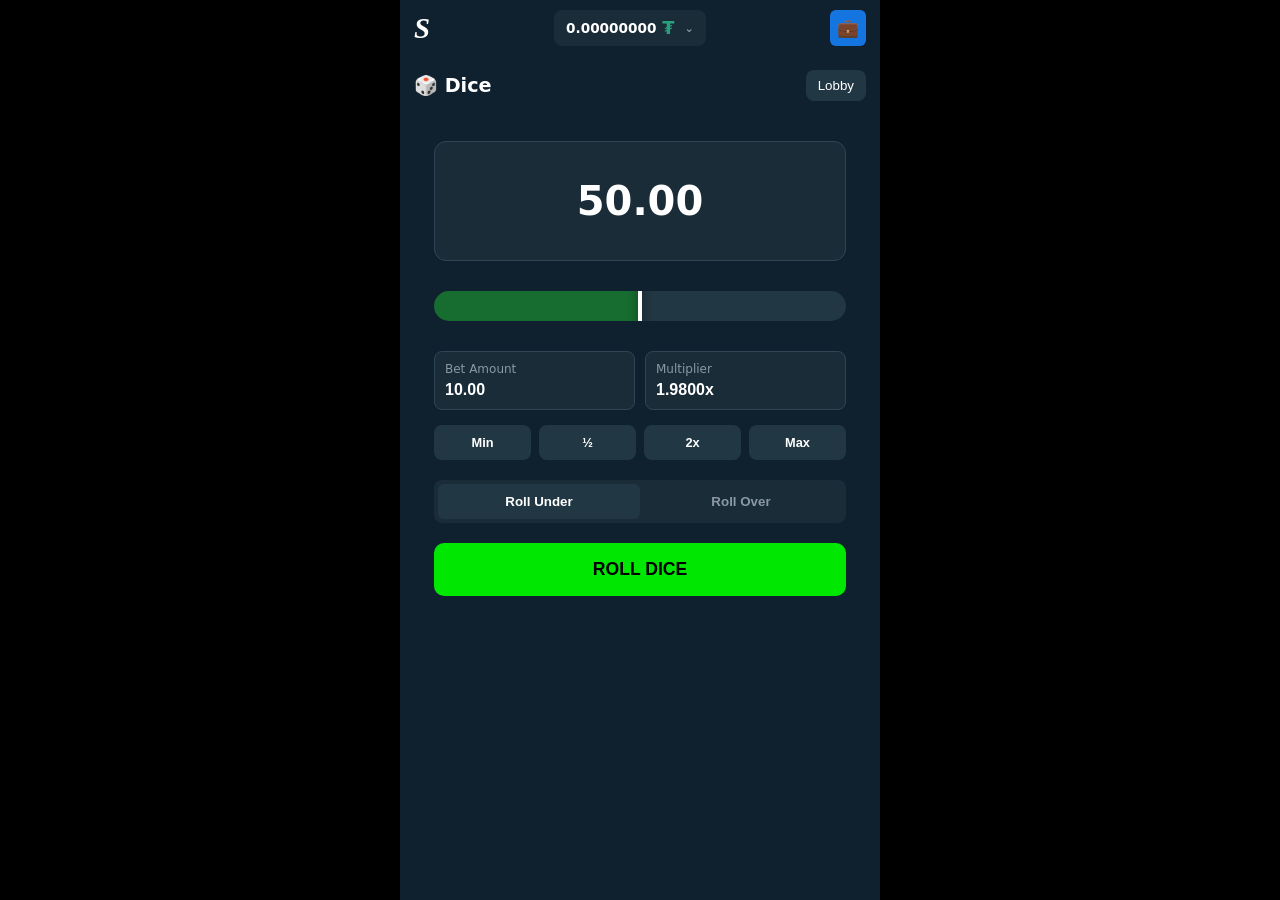
==== games/dice.html @ e2adf26f "Add dice game HTML structure and styles" ====
<!DOCTYPE html>
<html lang="en">
<head>
<meta charset="UTF-8" />
<meta name="viewport" content="width=device-width, initial-scale=1.0, maximum-scale=1.0, user-scalable=no" />
<title>Dice — PlayStake</title>
<link rel="stylesheet" href="../styles.css" />
<style>
  /* Specific styles for the Dice game */
  .game-container {
    display: flex; flex-direction: column; align-items: center; justify-content: center;
    padding: 20px; max-width: 480px; margin: 0 auto; width: 100%;
  }
  
  .game-header { width: 100%; display: flex; justify-content: space-between; align-items: center; margin-bottom: 20px; }
  .game-title { font-size: 1.2rem; font-weight: 800; }
  .back-btn { background: var(--panel2); border: none; color: white; padding: 8px 12px; border-radius: 8px; cursor: pointer; }

  /* The big Dice display area */
  .dice-display {
    width: 100%; height: 120px; background: var(--panel); border-radius: 12px;
    display: flex; flex-direction: column; align-items: center; justify-content: center;
    border: 1px solid var(--border); margin-bottom: 30px; position: relative;
    overflow: hidden;
  }
  .dice-result-text { font-size: 2.5rem; font-weight: 900; z-index: 2; }
  .dice-result-text.win { color: var(--accent); }
  .dice-result-text.loss { color: var(--danger); }
  .dice-rolling {
    position: absolute; width: 100%; height: 100%;
    background: linear-gradient(90deg, transparent, rgba(255,255,255,0.1), transparent);
    transform: translateX(-100%); animation: shine 0.6s infinite;
  }
  @keyframes shine { to { transform: translateX(100%); } }

  /* The Slider */
  .slider-container { width: 100%; margin-bottom: 30px; position: relative; }
  .slider-track {
    height: 30px; background: var(--panel2); border-radius: 15px; position: relative;
    overflow: hidden; display: flex;
  }
  .slider-win-zone { height: 100%; background: var(--accent); opacity: 0.3; position: absolute; transition: 0.1s; }
  .slider-marker {
    position: absolute; top: -5px; width: 4px; height: 40px; background: white;
    border-radius: 2px; transform: translateX(-50%); transition: 0.1s; z-index: 5;
    box-shadow: 0 0 10px rgba(0,0,0,0.5);
  }
  input[type=range] {
    width: 100%; position: absolute; top: 0; left: 0; height: 30px; opacity: 0; cursor: pointer; z-index: 10;
  }

  /* Controls */
  .control-row { width: 100%; display: flex; justify-content: space-between; gap: 10px; margin-bottom: 15px; }
  .control-box {
    flex: 1; background: var(--panel); border: 1px solid var(--border);
    border-radius: 8px; padding: 10px;
  }
  .control-box label { display: block; font-size: 0.75rem; color: var(--muted); margin-bottom: 4px; }
  .control-box input {
    width: 100%; background: transparent; border: none; color: white;
    font-size: 1rem; font-weight: 700; outline: none;
  }
  
  .quick-bet-row { display: flex; gap: 8px; width: 100%; margin-bottom: 20px; }
  .quick-bet-row button {
    flex: 1; background: var(--panel2); border: none; color: var(--text);
    padding: 10px; border-radius: 8px; font-weight: 700; font-size: 0.8rem; cursor: pointer;
  }
  .quick-bet-row button:hover { background: var(--border); }

  .play-btn {
    width: 100%; padding: 16px; border-radius: 10px; border: none;
    background: var(--accent); color: #000; font-size: 1.1rem; font-weight: 900;
    cursor: pointer; transition: 0.1s; text-transform: uppercase;
  }
  .play-btn:active { transform: scale(0.98); }

  /* Bottom controls toggles */
  .win-lose-toggle { display: flex; background: var(--panel); border-radius: 8px; padding: 4px; margin-bottom: 20px; width: 100%; }
  .toggle-btn { flex: 1; background: transparent; border: none; color: var(--muted); padding: 10px; border-radius: 6px; font-weight: 700; cursor: pointer; }
  .toggle-btn.active { background: var(--panel2); color: white; }
</style>
</head>
<body>

<div class="app-container">
  <!-- Top Header -->
  <header class="topbar">
    <div class="brand" onclick="location.href='../index.html'">S</div>
    
    <div class="balance-pill" onclick="openDeposit()">
      <span id="balanceDisplay">0.00000000</span>
      <span class="coin">₮</span>
      <span class="dropdown-arrow">⌄</span>
    </div>

    <div class="top-actions">
      <button class="icon-btn wallet-blue" onclick="openWallet()">💼</button>
    </div>
  </header>

  <main class="content-area">
    <div class="game-header">
      <div class="game-title">🎲 Dice</div>
      <button class="back-btn" onclick="location.href='../index.html'">Lobby</button>
    </div>

    <div class="game-container">
      
      <!-- Display Result -->
      <div class="dice-display">
        <div id="rollingAnim" class="dice-rolling" style="display:none;"></div>
        <div id="resultText" class="dice-result-text">50.00</div>
      </div>

      <!-- Slider -->
      <div class="slider-container">
        <div class="slider-track">
          <div id="winZone" class="slider-win-zone" style="left: 0; width: 50%;"></div>
          <div id="marker" class="slider-marker" style="left: 50%;"></div>
        </div>
        <input type="range" id="diceSlider" min="2" max="98" value="50" oninput="updateSlider()" />
      </div>

      <!-- Bet & Multiplier Inputs -->
      <div class="control-row">
        <div class="control-box">
          <label>Bet Amount</label>
          <input type="number" id="betAmount" value="10.00" step="0.01" />
        </div>
        <div class="control-box">
          <label>Multiplier</label>
          <input type="text" id="multiplierDisplay" value="1.98x" readonly />
        </div>
      </div>

      <!-- Quick Bets -->
      <div class="quick-bet-row">
        <button onclick="setBet('min')">Min</button>
        <button onclick="setBet('half')">½</button>
        <button onclick="setBet('double')">2x</button>
        <button onclick="setBet('max')">Max</button>
      </div>

      <!-- Win/Lose Toggle -->
      <div class="win-lose-toggle">
        <button id="btnUnder" class="toggle-btn active" onclick="setMode('under')">Roll Under</button>
        <button id="btnOver" class="toggle-btn" onclick="setMode('over')">Roll Over</button>
      </div>

      <!-- Play Button -->
      <button id="playBtn" class="play-btn" onclick="playDice()">Roll Dice</button>

    </div>
  </main>
</div>

<!-- Modals (Same as index) -->
<div class="modal-overlay" id="depositModal">
  <div class="modal">
    <div class="modal-head"><h2>Deposit USDT</h2><button class="close" onclick="closeDeposit()">✕</button></div>
    <div class="modal-body">
      <label class="lbl">Network</label>
      <select id="networkSelect" class="input"><option>TRC20 (Tron)</option><option>ERC20 (Ethereum)</option></select>
      <label class="lbl">Deposit address</label>
      <div class="addr-row"><code id="fakeAddress">TXk9...fake...9Qz</code><button class="btn ghost small" onclick="copyAddress()">Copy</button></div>
      <div class="qr-wrap"><canvas id="qrCanvas" width="140" height="140"></canvas><p class="muted tiny">Scan (fake)</p></div>
      <label class="lbl">Amount to credit (USDT)</label>
      <input type="number" id="depositAmount" class="input" placeholder="e.g. 1000" />
      <button class="btn wide" onclick="confirmDeposit()">I've paid — Confirm deposit</button>
    </div>
  </div>
</div>

<div class="modal-overlay" id="walletModal">
  <div class="modal wide-modal">
    <div class="modal-head"><h2>Wallet & Stats</h2><button class="close" onclick="closeWallet()">✕</button></div>
    <div class="modal-body">
      <div class="stats-grid">
        <div class="stat"><span id="statBets">0</span><small>Total bets</small></div>
        <div class="stat"><span id="statWagered">0.00</span><small>Wagered</small></div>
        <div class="stat"><span id="statProfit">0.00</span><small>Net profit</small></div>
      </div>
      <h3 class="hist-title">Bet history</h3>
      <div class="history-list" id="historyList"></div>
      <div class="wallet-actions">
        <button class="btn ghost small" onclick="resetBalance()">Reset balance</button>
        <button class="btn ghost small" onclick="clearHistory()">Clear history</button>
      </div>
    </div>
  </div>
</div>

<script src="../app.js"></script>
<script>
  let mode = 'under'; // 'under' or 'over'
  let target = 50;
  let isRolling = false;

  // Initialize Game
  document.addEventListener('DOMContentLoaded', () => {
    updateSlider();
  });

  function setMode(newMode) {
    if (isRolling) return;
    mode = newMode;
    document.getElementById('btnUnder').classList.toggle('active', mode === 'under');
    document.getElementById('btnOver').classList.toggle('active', mode === 'over');
    
    // Invert target if switching modes for better UX
    target = 100 - target;
    document.getElementById('diceSlider').value = target;
    updateSlider();
  }

  function updateSlider() {
    if (isRolling) return;
    target = parseFloat(document.getElementById('diceSlider').value);
    
    // Update Marker Position
    const marker = document.getElementById('marker');
    marker.style.left = target + '%';

    // Update Win Zone
    const winZone = document.getElementById('winZone');
    if (mode === 'under') {
      winZone.style.left = '0%';
      winZone.style.width = target + '%';
    } else {
      winZone.style.left = target + '%';
      winZone.style.width = (100 - target) + '%';
    }

    // Calculate Multiplier (Stake uses a 1% house edge)
    // Under: 99 / target. Over: 99 / (100 - target)
    let winChance = mode === 'under' ? target : (100 - target);
    let multiplier = 99 / winChance;
    
    // Format multiplier
    document.getElementById('multiplierDisplay').value = multiplier.toFixed(4) + 'x';
    
    // Store multiplier globally for the roll function
    window.currentMultiplier = multiplier;
  }

  function setBet(type) {
    if (isRolling) return;
    const input = document.getElementById('betAmount');
    let current = parseFloat(input.value) || 0;
    
    if (type === 'min') current = 0.01;
    else if (type === 'half') current = current / 2;
    else if (type === 'double') current = current * 2;
    else if (type === 'max') current = state.balance;
    
    if (current > state.balance) current = state.balance;
    if (current < 0.01) current = 0.01;
    
    input.value = current.toFixed(2);
  }

  function playDice() {
    if (isRolling) return;

    const betAmt = parseFloat(document.getElementById('betAmount').value);
    
    // Validate bet
    if (!betAmt || betAmt <= 0) { flash("Invalid bet amount"); return; }
    if (betAmt > state.balance) { flash("Insufficient balance"); return; }
    
    // Deduct balance
    if (!placeBet('Dice', betAmt)) return;

    // Start Roll
    isRolling = true;
    const playBtn = document.getElementById('playBtn');
    playBtn.disabled = true;
    playBtn.textContent = "Rolling...";
    document.getElementById('rollingAnim').style.display = 'block';
    document.getElementById('resultText').style.opacity = '0.5';
    
    // Provably Fair logic (Cosmetic)
    const seeds = getSeeds('dice');
    const nonce = nextNonce('dice');
    // Simulate a random roll between 0.00 and 99.99
    const roll = (Math.random() * 100).toFixed(2);
    
    setTimeout(() => {
      // Stop Roll
      isRolling = false;
      playBtn.disabled = false;
      playBtn.textContent = "Roll Dice";
      document.getElementById('rollingAnim').style.display = 'none';
      document.getElementById('resultText').style.opacity = '1';

      // Determine Win/Loss
      const rollNum = parseFloat(roll);
      let win = false;
      
      if (mode === 'under') {
        win = rollNum < target;
      } else {
        win = rollNum > target;
      }

      // Update Display
      const resultText = document.getElementById('resultText');
      resultText.textContent = roll;
      resultText.className = 'dice-result-text ' + (win ? 'win' : 'loss');

      // Calculate Payout
      const payout = win ? (betAmt * window.currentMultiplier) : 0;
      
      if (win) {
        state.balance += payout;
        playSound('win');
      } else {
        playSound('lose');
      }

      // Record in DB & Update VIP
      recordBet({
        game: 'Dice',
        amount: betAmt,
        payout: payout,
        win: win
      });

    }, 600); // 600ms animation duration
  }
</script>
</body>
</html>
---- styles.css ----
:root{
  --bg:#0f212e; 
  --panel:#1a2c38; 
  --panel2:#213743;
  --accent:#00e701; 
  --text:#ffffff;
  --muted:#8b98a5;
  --border:#2f4553;
  --usdt:#26A17B;
  --blue:#1475e1;
  --danger:#ff4d4d;
  --vip-teal:#4fa3c7;
}
*{box-sizing:border-box;margin:0;padding:0;-webkit-tap-highlight-color:transparent}
body{
  font-family:'Segoe UI',system-ui,-apple-system,sans-serif;
  background-color:#000; 
  color:var(--text);
  display: flex;
  justify-content: center;
  min-height:100vh;
}

.app-container {
  width: 100%;
  max-width: 480px;
  background: var(--bg);
  min-height: 100vh;
  position: relative;
  display: flex;
  flex-direction: column;
  box-shadow: 0 0 30px rgba(0,0,0,0.5);
}

/* Topbar */
.topbar {
  display:flex; align-items:center; justify-content:space-between;
  padding:10px 14px; background:var(--bg);
  position:sticky; top:0; z-index:50;
}
.brand { font-weight:900; font-size:1.8rem; font-style:italic; cursor:pointer; font-family: serif; }
.balance-pill {
  display:flex; align-items:center; gap:6px; cursor:pointer;
  background:var(--panel); padding:8px 12px; border-radius:8px;
  font-weight:700; font-size:0.85rem;
}
.balance-pill .coin { color:var(--usdt); font-size:1.1rem; }
.balance-pill .dropdown-arrow { color:var(--muted); font-size:0.7rem; margin-left:4px; }
.top-actions { display:flex; gap:8px; align-items:center; }
.icon-btn {
  background:transparent; border:none; color:var(--muted);
  width:36px; height:36px; border-radius:8px; cursor:pointer;
  display:flex; align-items:center; justify-content:center; font-size:1.1rem;
}
.wallet-blue { background:var(--blue); color:#fff; border-radius:6px; }

/* Content Area */
.content-area { padding: 14px; flex: 1; padding-bottom: 80px; }

/* Search */
.search-bar {
  display:flex; align-items:center; background:var(--bg);
  border:1px solid var(--border); border-radius:8px; padding:10px 12px; gap:10px;
  margin-bottom: 16px;
}
.search-bar input {
  background:transparent; border:none; color:var(--text);
  font-size:0.9rem; flex:1; outline:none;
}
.search-bar .icon-btn { width:auto; height:auto; font-size:1rem; }

/* VIP Section */
.vip-section { margin-bottom: 24px; }
.section-header { margin-bottom: 12px; }
.section-header h2 { font-size: 1rem; font-weight: 700; display: flex; align-items: center; gap: 6px;}
.section-header h2 span { color: var(--muted); }

.vip-bar-container {
  background:var(--panel); border:1px solid var(--border); border-radius:12px;
  padding:16px; display:flex; align-items:center; gap:16px;
}
.vip-badge {
  width:50px; height:50px; background:#1b3b4b; border:2px solid var(--vip-teal);
  border-radius:50%; display:flex; align-items:center; justify-content:center;
  font-size:1.5rem; color:var(--vip-teal);
}
.vip-info { flex:1; }
.vip-name-row { display:flex; justify-content:space-between; font-size:0.9rem; font-weight:700; margin-bottom:8px; }
.vip-progress-track {
  height:8px; background:var(--panel2); border-radius:4px; overflow:hidden; margin-bottom:8px;
}
.vip-progress-fill { height:100%; background:var(--vip-teal); border-radius:4px; transition: width 0.3s ease; }
.vip-levels { display:flex; justify-content:space-between; font-size:0.75rem; color:var(--muted); font-weight:600; margin-bottom:4px; }
.vip-wager-info { display:flex; justify-content:space-between; font-size:0.65rem; color:var(--muted); }

/* 3-Column Game Grid */
.games-grid {
  display: grid;
  grid-template-columns: repeat(3, 1fr);
  gap: 10px;
}

/* Game Card */
.game-card { cursor: pointer; display: flex; flex-direction: column; }
.gc-img {
  aspect-ratio: 3/4; border-radius: 10px; position: relative;
  display: flex; align-items: center; justify-content: center;
  margin-bottom: 6px; overflow: hidden;
}
.gc-content {
  font-size: 2rem; font-weight: 900; color: #fff;
  text-shadow: 0 2px 4px rgba(0,0,0,0.3); text-align: center; line-height: 1;
}

.bg-dice { background: linear-gradient(135deg, #9b51e0, #d661ff); }
.bg-mines { background: linear-gradient(135deg, #2d9cdb, #2ecc71); }
.bg-plinko { background: linear-gradient(135deg, #7b3fe4, #ff5a5f); }
.bg-blackjack { background: linear-gradient(135deg, #ff4d4d, #ff7a7a); }
.bg-limbo { background: linear-gradient(135deg, #ff9900, #ffcc00); }
.bg-keno { background: linear-gradient(135deg, #00b4db, #0083b0); }

.game-card h3 { font-size: 0.8rem; font-weight: 800; margin-bottom: 2px; text-transform: uppercase;}
.game-card p { font-size: 0.5rem; color: rgba(255,255,255,0.7); font-weight: 700; margin-bottom: 2px; }
.gc-players { font-size: 0.6rem; color: var(--muted); display: flex; align-items: center; gap: 4px; }

.load-more {
  text-align: center; color: var(--muted); font-size: 0.8rem; font-weight: 600;
  padding: 20px 0; margin-bottom: 20px; border-bottom: 1px solid var(--panel);
}

/* Bottom Navigation */
.bottom-nav {
  position: fixed; bottom: 0; width: 100%; max-width: 480px;
  background: var(--panel); border-top: 1px solid var(--border);
  display: flex; justify-content: space-around; padding: 10px 0 15px 0;
  z-index: 100;
}
.nav-item {
  display: flex; flex-direction: column; align-items: center; gap: 4px;
  color: var(--muted); text-decoration: none; font-size: 0.65rem; font-weight: 700;
}
.nav-item.active { color: var(--text); }
.nav-icon { font-size: 1.2rem; }

/* Slide-out Menu Drawer */
.drawer-overlay {
  position: fixed; inset: 0; background: rgba(0,0,0,0.6);
  z-index: 900; opacity: 0; pointer-events: none; transition: 0.3s;
}
.drawer-overlay.open { opacity: 1; pointer-events: auto; }
.drawer {
  position: fixed; top: 0; left: -100%; width: 85%; max-width: 350px; height: 100vh;
  background: var(--bg); z-index: 1000; transition: 0.3s ease;
  padding: 15px; overflow-y: auto; display: flex; flex-direction: column;
}
.drawer.open { left: 0; }
.drawer-head { display: flex; align-items: center; margin-bottom: 20px; }
.drawer-tabs { display: flex; gap: 10px; margin-bottom: 20px; }
.drawer-tab {
  flex: 1; background: var(--panel2); color: var(--text); border: none;
  padding: 12px; border-radius: 8px; font-weight: 700; font-size: 0.9rem;
}
.drawer-links { display: flex; flex-direction: column; gap: 4px; }
.drawer-links a {
  display: flex; justify-content: space-between; align-items: center;
  padding: 14px 10px; border-radius: 8px; color: var(--text);
  text-decoration: none; font-weight: 600; font-size: 1rem;
}
.drawer-links a:hover { background: var(--panel); }
.drawer-links a span { color: var(--muted); font-size: 0.8rem; }
.divider { height: 1px; background: var(--border); margin: 10px 0; }

/* Modals */
.modal-overlay {
  position:fixed; inset:0; background:rgba(0,0,0,0.8);
  backdrop-filter:blur(4px); display:none; align-items:center;
  justify-content:center; z-index:9999; padding:16px;
}
.modal-overlay.open { display:flex; }
.modal {
  background:var(--panel); border-radius:12px; width:100%; max-width:420px;
  max-height:90vh; overflow-y:auto;
}
.modal-head {
  display:flex; align-items:center; justify-content:space-between;
  padding:18px 22px; border-bottom:1px solid var(--border);
}
.modal-head h2 { font-size:1.15rem; }
.close { background:none; border:none; color:var(--muted); font-size:1.1rem; cursor:pointer; }
.modal-body { padding:22px; }
.lbl { display:block; font-size:0.8rem; color:var(--muted); margin:14px 0 6px; }
.input {
  width:100%; background:var(--bg); border:1px solid var(--border);
  color:var(--text); padding:11px 13px; border-radius:8px;
  font-size:0.95rem; outline:none;
}
.addr-row {
  display:flex; align-items:center; gap:10px; background:var(--bg);
  border:1px solid var(--border); border-radius:8px; padding:10px 12px;
}
.addr-row code { flex:1; font-size:0.8rem; word-break:break-all; color:var(--accent); }
.qr-wrap { display:flex; flex-direction:column; align-items:center; gap:6px; margin:18px 0; }
#qrCanvas { background:#fff; border-radius:8px; padding:6px; }
.btn {
  background:var(--accent); color:#000; border:none;
  padding:11px 20px; border-radius:8px; font-weight:800;
  cursor:pointer; font-size:0.9rem;
}
.btn.wide { width:100%; margin-top:14px; }
.btn.small { padding:7px 14px; font-size:0.8rem; }
.btn.ghost { background:transparent; color:var(--text); border:1px solid var(--border); }
.btn.ghost:hover { background:var(--panel2); }

.stats-grid { display:grid; grid-template-columns:repeat(3,1fr); gap:12px; margin-bottom:20px; }
.stat { background:var(--bg); border-radius:8px; padding:14px; display:flex; flex-direction:column; gap:4px; }
.stat span { font-weight:800; font-size:1.15rem; color:var(--accent); }
.stat small { color:var(--muted); font-size:0.75rem; }
.hist-title { font-size:0.95rem; margin-bottom:10px; }
.history-list { max-height:220px; overflow-y:auto; display:flex; flex-direction:column; gap:6px; }
.history-item { display:flex; justify-content:space-between; font-size:0.8rem; background:var(--bg); padding:8px 12px; border-radius:6px; }
.history-item .win { color:var(--accent); }
.history-item .loss { color:var(--danger); }
.wallet-actions { display:flex; gap:10px; margin-top:18px; }
.muted { color:var(--muted); }
.tiny { font-size:0.75rem; }
.center { text-align:center; }
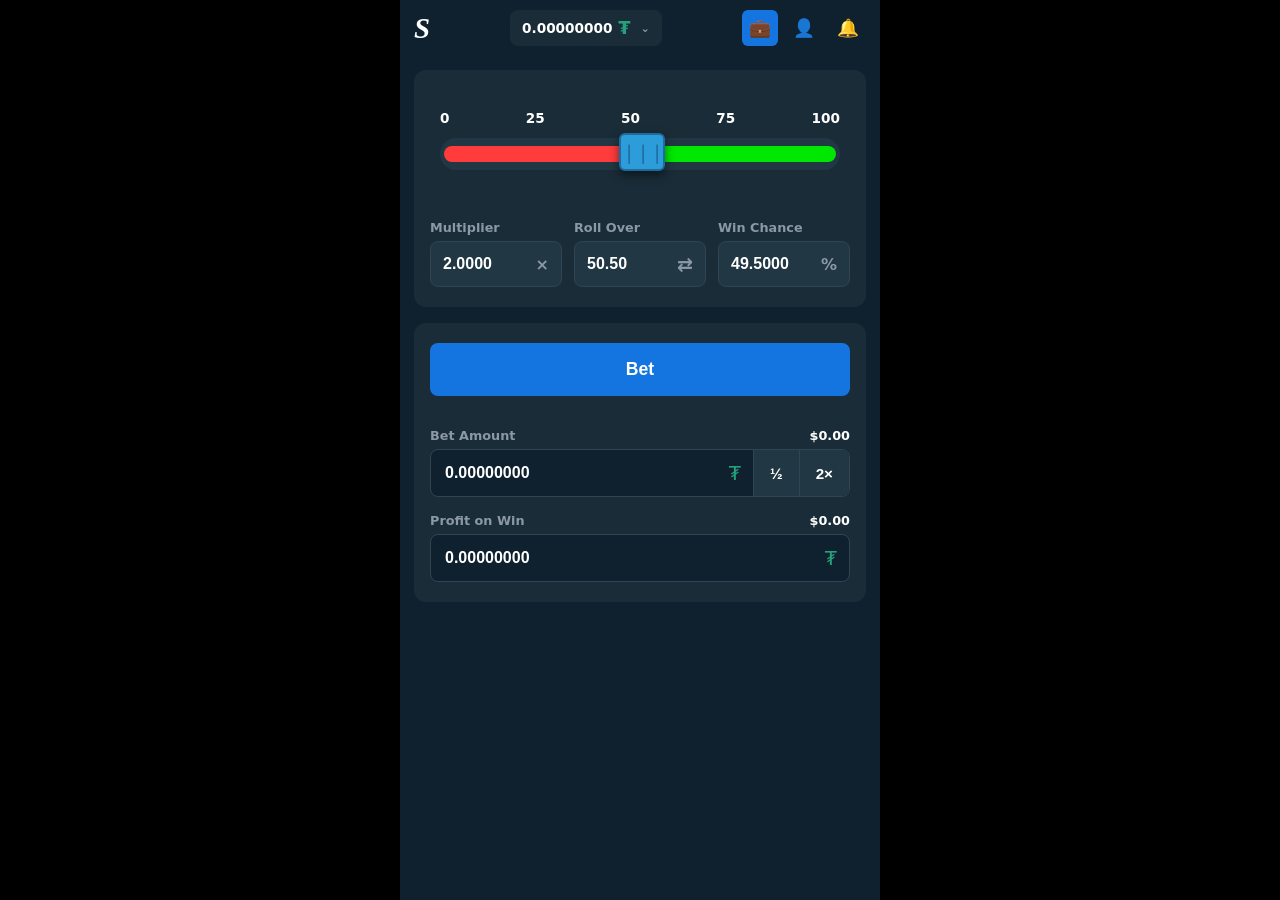
==== commit 9eafe78b: "Revamp dice game UI and functionality Refactor dice game layout and styles, update slider functional" ====
--- a/games/dice.html
+++ b/games/dice.html
@@ -6,79 +6,121 @@
 <title>Dice — PlayStake</title>
 <link rel="stylesheet" href="../styles.css" />
 <style>
-  /* Specific styles for the Dice game */
-  .game-container {
-    display: flex; flex-direction: column; align-items: center; justify-content: center;
-    padding: 20px; max-width: 480px; margin: 0 auto; width: 100%;
-  }
+  /* App layout overrides for the game page */
+  body { background-color: #000; display: flex; justify-content: center; margin: 0; }
+  .app-container { max-width: 480px; width: 100%; background: var(--bg); min-height: 100vh; display: flex; flex-direction: column; position: relative; }
+  .content-area { padding: 14px; flex: 1; padding-bottom: 90px; }
+
+  /* Game Panel */
+  .game-panel {
+    background: var(--panel);
+    border-radius: 12px;
+    padding: 20px 16px;
+    margin-bottom: 16px;
+    display: flex; flex-direction: column; gap: 30px;
+  }
+
+  /* --- Custom Slider --- */
+  .slider-wrapper {
+    position: relative; padding: 20px 10px;
+  }
+  .slider-labels {
+    display: flex; justify-content: space-between;
+    font-size: 0.85rem; font-weight: 700; color: var(--text); margin-bottom: 12px;
+  }
+  .slider-track-container {
+    height: 32px; background: var(--panel2); border-radius: 16px;
+    position: relative; display: flex; align-items: center;
+    padding: 0 4px; box-sizing: border-box;
+    cursor: pointer;
+  }
+  .slider-fill {
+    position: absolute; top: 8px; bottom: 8px; left: 4px; right: 4px;
+    border-radius: 8px; display: flex; overflow: hidden; pointer-events: none;
+  }
+  .fill-red { background: #ff3b3b; height: 100%; transition: width 0.05s linear; }
+  .fill-green { background: #00e701; height: 100%; transition: width 0.05s linear; }
   
-  .game-header { width: 100%; display: flex; justify-content: space-between; align-items: center; margin-bottom: 20px; }
-  .game-title { font-size: 1.2rem; font-weight: 800; }
-  .back-btn { background: var(--panel2); border: none; color: white; padding: 8px 12px; border-radius: 8px; cursor: pointer; }
-
-  /* The big Dice display area */
-  .dice-display {
-    width: 100%; height: 120px; background: var(--panel); border-radius: 12px;
-    display: flex; flex-direction: column; align-items: center; justify-content: center;
-    border: 1px solid var(--border); margin-bottom: 30px; position: relative;
-    overflow: hidden;
-  }
-  .dice-result-text { font-size: 2.5rem; font-weight: 900; z-index: 2; }
-  .dice-result-text.win { color: var(--accent); }
-  .dice-result-text.loss { color: var(--danger); }
-  .dice-rolling {
-    position: absolute; width: 100%; height: 100%;
-    background: linear-gradient(90deg, transparent, rgba(255,255,255,0.1), transparent);
-    transform: translateX(-100%); animation: shine 0.6s infinite;
-  }
-  @keyframes shine { to { transform: translateX(100%); } }
-
-  /* The Slider */
-  .slider-container { width: 100%; margin-bottom: 30px; position: relative; }
-  .slider-track {
-    height: 30px; background: var(--panel2); border-radius: 15px; position: relative;
-    overflow: hidden; display: flex;
-  }
-  .slider-win-zone { height: 100%; background: var(--accent); opacity: 0.3; position: absolute; transition: 0.1s; }
-  .slider-marker {
-    position: absolute; top: -5px; width: 4px; height: 40px; background: white;
-    border-radius: 2px; transform: translateX(-50%); transition: 0.1s; z-index: 5;
-    box-shadow: 0 0 10px rgba(0,0,0,0.5);
-  }
+  /* The draggable handle */
+  .slider-handle {
+    position: absolute;
+    width: 46px; height: 38px; background: #2d9cdb;
+    border-radius: 6px; border: 2px solid #1e6b9e;
+    display: flex; align-items: center; justify-content: center;
+    top: -5px; transform: translateX(-50%);
+    z-index: 5; box-shadow: 0 4px 10px rgba(0,0,0,0.5);
+    cursor: grab;
+  }
+  .slider-handle::before {
+    content: "❘❘❘"; color: #1e6b9e; font-size: 1.2rem; letter-spacing: -2px;
+  }
+  
+  /* Actual input range hidden underneath for interaction */
   input[type=range] {
-    width: 100%; position: absolute; top: 0; left: 0; height: 30px; opacity: 0; cursor: pointer; z-index: 10;
-  }
-
-  /* Controls */
-  .control-row { width: 100%; display: flex; justify-content: space-between; gap: 10px; margin-bottom: 15px; }
-  .control-box {
-    flex: 1; background: var(--panel); border: 1px solid var(--border);
-    border-radius: 8px; padding: 10px;
-  }
-  .control-box label { display: block; font-size: 0.75rem; color: var(--muted); margin-bottom: 4px; }
-  .control-box input {
-    width: 100%; background: transparent; border: none; color: white;
-    font-size: 1rem; font-weight: 700; outline: none;
-  }
+    position: absolute; top: 0; left: 0; width: 100%; height: 100%;
+    opacity: 0; cursor: pointer; z-index: 10; margin: 0;
+  }
+
+  /* --- Input Grid --- */
+  .input-grid {
+    display: grid; grid-template-columns: 1fr 1fr 1fr; gap: 12px;
+  }
+  .input-group { display: flex; flex-direction: column; gap: 6px; }
+  .input-group label { font-size: 0.8rem; color: var(--muted); font-weight: 600; }
+  .input-box {
+    background: var(--panel2); border: 1px solid var(--border);
+    border-radius: 8px; display: flex; align-items: center; padding: 10px 12px;
+    height: 46px; box-sizing: border-box;
+  }
+  .input-box input {
+    background: transparent; border: none; color: white;
+    font-size: 1rem; font-weight: 700; width: 100%; outline: none;
+  }
+  .input-box span { color: var(--muted); font-weight: 600; margin-left: 4px; }
+  .swap-icon { color: var(--text); cursor: pointer; font-size: 1.2rem; margin-left: 4px; }
+
+  /* --- Bet Controls --- */
+  .bet-btn {
+    width: 100%; background: #1475e1; color: white; font-size: 1.1rem; font-weight: 800;
+    padding: 16px; border: none; border-radius: 8px; cursor: pointer;
+    margin-bottom: 16px; transition: 0.1s;
+  }
+  .bet-btn:active { transform: scale(0.98); background: #0f5bb5; }
+  .bet-btn:disabled { opacity: 0.7; cursor: not-allowed; transform: none; }
+
+  .bet-amount-row { display: flex; flex-direction: column; gap: 16px; }
+  .bet-input-group { display: flex; flex-direction: column; gap: 6px; }
+  .bet-label-row { display: flex; justify-content: space-between; font-size: 0.8rem; color: var(--muted); font-weight: 600; }
+  .bet-label-row span:last-child { color: var(--text); }
   
-  .quick-bet-row { display: flex; gap: 8px; width: 100%; margin-bottom: 20px; }
-  .quick-bet-row button {
-    flex: 1; background: var(--panel2); border: none; color: var(--text);
-    padding: 10px; border-radius: 8px; font-weight: 700; font-size: 0.8rem; cursor: pointer;
-  }
-  .quick-bet-row button:hover { background: var(--border); }
-
-  .play-btn {
-    width: 100%; padding: 16px; border-radius: 10px; border: none;
-    background: var(--accent); color: #000; font-size: 1.1rem; font-weight: 900;
-    cursor: pointer; transition: 0.1s; text-transform: uppercase;
-  }
-  .play-btn:active { transform: scale(0.98); }
-
-  /* Bottom controls toggles */
-  .win-lose-toggle { display: flex; background: var(--panel); border-radius: 8px; padding: 4px; margin-bottom: 20px; width: 100%; }
-  .toggle-btn { flex: 1; background: transparent; border: none; color: var(--muted); padding: 10px; border-radius: 6px; font-weight: 700; cursor: pointer; }
-  .toggle-btn.active { background: var(--panel2); color: white; }
+  .main-input-box {
+    background: var(--bg); border: 1px solid var(--border);
+    border-radius: 8px; display: flex; align-items: center; height: 48px; overflow: hidden;
+  }
+  .main-input-box input {
+    flex: 1; background: transparent; border: none; color: white;
+    padding: 0 14px; font-size: 1rem; font-weight: 600; outline: none;
+  }
+  .main-input-box .currency-icon { padding: 0 12px; color: #26A17B; font-size: 1.2rem; }
+  
+  .quick-btns { display: flex; border-left: 1px solid var(--border); height: 100%; }
+  .quick-btns button {
+    background: var(--panel2); color: var(--text); border: none;
+    padding: 0 16px; font-weight: 700; cursor: pointer; font-size: 0.95rem;
+    border-left: 1px solid var(--border);
+  }
+  .quick-btns button:hover { background: #2a3f50; }
+  .quick-btns button:first-child { border-left: none; }
+
+  /* Result Text */
+  .result-overlay {
+    position: absolute; top: 50%; left: 50%; transform: translate(-50%, -50%);
+    font-size: 3rem; font-weight: 900; text-shadow: 0 4px 12px rgba(0,0,0,0.8);
+    pointer-events: none; z-index: 20; opacity: 0; transition: opacity 0.2s;
+  }
+  .result-overlay.show { opacity: 1; }
+  .result-overlay.win { color: var(--accent); }
+  .result-overlay.loss { color: #ff3b3b; }
 </style>
 </head>
 <body>
@@ -87,70 +129,95 @@
   <!-- Top Header -->
   <header class="topbar">
     <div class="brand" onclick="location.href='../index.html'">S</div>
-    
     <div class="balance-pill" onclick="openDeposit()">
       <span id="balanceDisplay">0.00000000</span>
       <span class="coin">₮</span>
       <span class="dropdown-arrow">⌄</span>
     </div>
-
     <div class="top-actions">
       <button class="icon-btn wallet-blue" onclick="openWallet()">💼</button>
+      <button class="icon-btn">👤</button>
+      <button class="icon-btn">🔔</button>
     </div>
   </header>
 
   <main class="content-area">
-    <div class="game-header">
-      <div class="game-title">🎲 Dice</div>
-      <button class="back-btn" onclick="location.href='../index.html'">Lobby</button>
-    </div>
-
-    <div class="game-container">
+    <!-- Top Game Area -->
+    <div class="game-panel" style="position: relative;">
       
-      <!-- Display Result -->
-      <div class="dice-display">
-        <div id="rollingAnim" class="dice-rolling" style="display:none;"></div>
-        <div id="resultText" class="dice-result-text">50.00</div>
+      <div class="result-overlay" id="resultDisplay">50.00</div>
+
+      <div class="slider-wrapper">
+        <div class="slider-labels">
+          <span>0</span><span>25</span><span>50</span><span>75</span><span>100</span>
+        </div>
+        
+        <div class="slider-track-container" id="trackContainer">
+          <div class="slider-fill">
+            <div id="fillRed" class="fill-red" style="width: 50.5%;"></div>
+            <div id="fillGreen" class="fill-green" style="width: 49.5%;"></div>
+          </div>
+          <div id="sliderHandle" class="slider-handle" style="left: 50.5%;"></div>
+          <input type="range" id="diceSlider" min="2" max="98" step="0.01" value="50.50" oninput="updateSlider()" />
+        </div>
       </div>
 
-      <!-- Slider -->
-      <div class="slider-container">
-        <div class="slider-track">
-          <div id="winZone" class="slider-win-zone" style="left: 0; width: 50%;"></div>
-          <div id="marker" class="slider-marker" style="left: 50%;"></div>
-        </div>
-        <input type="range" id="diceSlider" min="2" max="98" value="50" oninput="updateSlider()" />
+      <div class="input-grid">
+        <div class="input-group">
+          <label>Multiplier</label>
+          <div class="input-box">
+            <input type="text" id="multiplierDisplay" value="2.0000" readonly />
+            <span>×</span>
+          </div>
+        </div>
+        <div class="input-group">
+          <label>Roll Over</label>
+          <div class="input-box" style="cursor: pointer;" onclick="swapMode()">
+            <input type="text" id="rollOverDisplay" value="50.50" readonly style="cursor: pointer;"/>
+            <span class="swap-icon">⇄</span>
+          </div>
+        </div>
+        <div class="input-group">
+          <label>Win Chance</label>
+          <div class="input-box">
+            <input type="text" id="winChanceDisplay" value="49.5000" readonly />
+            <span>%</span>
+          </div>
+        </div>
       </div>
-
-      <!-- Bet & Multiplier Inputs -->
-      <div class="control-row">
-        <div class="control-box">
-          <label>Bet Amount</label>
-          <input type="number" id="betAmount" value="10.00" step="0.01" />
-        </div>
-        <div class="control-box">
-          <label>Multiplier</label>
-          <input type="text" id="multiplierDisplay" value="1.98x" readonly />
+    </div>
+
+    <!-- Bottom Betting Area -->
+    <div class="game-panel" style="gap: 16px;">
+      <button id="betBtn" class="bet-btn" onclick="playDice()">Bet</button>
+
+      <div class="bet-amount-row">
+        <div class="bet-input-group">
+          <div class="bet-label-row">
+            <span>Bet Amount</span>
+            <span id="betFiatDisplay">$0.00</span>
+          </div>
+          <div class="main-input-box">
+            <input type="number" id="betAmountInput" value="0.00000000" step="0.00000001" oninput="updateProfit()" />
+            <span class="currency-icon">₮</span>
+            <div class="quick-btns">
+              <button onclick="setBet('half')">½</button>
+              <button onclick="setBet('double')">2×</button>
+            </div>
+          </div>
+        </div>
+
+        <div class="bet-input-group">
+          <div class="bet-label-row">
+            <span>Profit on Win</span>
+            <span id="profitFiatDisplay">$0.00</span>
+          </div>
+          <div class="main-input-box">
+            <input type="text" id="profitInput" value="0.00000000" readonly />
+            <span class="currency-icon">₮</span>
+          </div>
         </div>
       </div>
-
-      <!-- Quick Bets -->
-      <div class="quick-bet-row">
-        <button onclick="setBet('min')">Min</button>
-        <button onclick="setBet('half')">½</button>
-        <button onclick="setBet('double')">2x</button>
-        <button onclick="setBet('max')">Max</button>
-      </div>
-
-      <!-- Win/Lose Toggle -->
-      <div class="win-lose-toggle">
-        <button id="btnUnder" class="toggle-btn active" onclick="setMode('under')">Roll Under</button>
-        <button id="btnOver" class="toggle-btn" onclick="setMode('over')">Roll Over</button>
-      </div>
-
-      <!-- Play Button -->
-      <button id="playBtn" class="play-btn" onclick="playDice()">Roll Dice</button>
-
     </div>
   </main>
 </div>
@@ -193,142 +260,184 @@
 
 <script src="../app.js"></script>
 <script>
-  let mode = 'under'; // 'under' or 'over'
-  let target = 50;
+  let targetValue = 50.50;
   let isRolling = false;
-
-  // Initialize Game
+  let currentMultiplier = 2.0000;
+  let isUnder = false; // Stake default is usually Roll Over
+
+  // Update slider visuals
+  function updateSlider() {
+    if (isRolling) return;
+    
+    targetValue = parseFloat(document.getElementById('diceSlider').value);
+    
+    // Update UI elements
+    document.getElementById('sliderHandle').style.left = targetValue + '%';
+    document.getElementById('rollOverDisplay').value = targetValue.toFixed(2);
+    
+    // Calculate Red/Green zones
+    const fillRed = document.getElementById('fillRed');
+    const fillGreen = document.getElementById('fillGreen');
+    
+    if (isUnder) {
+      // Under: Green is 0 to target, Red is target to 100
+      fillRed.style.width = (100 - targetValue) + '%';
+      fillGreen.style.width = targetValue + '%';
+    } else {
+      // Over: Red is 0 to target, Green is target to 100
+      fillRed.style.width = targetValue + '%';
+      fillGreen.style.width = (100 - targetValue) + '%';
+    }
+
+    // Win Chance & Multiplier Math (99% RTP)
+    let winChance = isUnder ? targetValue : (100 - targetValue);
+    currentMultiplier = 99 / winChance;
+    
+    document.getElementById('multiplierDisplay').value = currentMultiplier.toFixed(4);
+    document.getElementById('winChanceDisplay').value = winChance.toFixed(4);
+    
+    updateProfit();
+  }
+
+  // Swap between Roll Over / Roll Under
+  function swapMode() {
+    if (isRolling) return;
+    isUnder = !isUnder;
+    updateSlider();
+  }
+
+  // Update the "Profit on Win" text dynamically
+  function updateProfit() {
+    const bet = parseFloat(document.getElementById('betAmountInput').value) || 0;
+    const profit = bet * currentMultiplier - bet; // Payout minus original bet
+    const potentialPayout = bet * currentMultiplier;
+    
+    document.getElementById('profitInput').value = profit > 0 ? profit.toFixed(8) : "0.00000000";
+    document.getElementById('betFiatDisplay').textContent = '$' + bet.toFixed(2);
+    document.getElementById('profitFiatDisplay').textContent = '$' + (profit > 0 ? profit.toFixed(2) : "0.00");
+  }
+
+  // 1/2 and 2x buttons
+  function setBet(action) {
+    if (isRolling) return;
+    const input = document.getElementById('betAmountInput');
+    let current = parseFloat(input.value) || 0;
+    
+    if (action === 'half') current = current / 2;
+    if (action === 'double') current = current * 2;
+    
+    if (current > state.balance) current = state.balance;
+    if (current < 0) current = 0;
+    
+    input.value = current.toFixed(8);
+    updateProfit();
+  }
+
+  // Main Game Logic
+  function playDice() {
+    if (isRolling) return;
+
+    const betAmt = parseFloat(document.getElementById('betAmountInput').value);
+    if (!betAmt || betAmt <= 0) { flash("Invalid bet amount"); return; }
+    if (betAmt > state.balance) { flash("Insufficient balance"); return; }
+
+    // Deduct balance
+    if (!placeBet('Dice', betAmt)) return;
+
+    isRolling = true;
+    const btn = document.getElementById('betBtn');
+    btn.disabled = true;
+    btn.textContent = "Rolling...";
+
+    // Provably Fair logic
+    getSeeds('dice');
+    nextNonce('dice');
+    
+    // Determine Roll
+    const finalRoll = Math.random() * 100;
+    
+    // Slider Animation Logic
+    const handle = document.getElementById('sliderHandle');
+    const sliderInput = document.getElementById('diceSlider');
+    
+    // Animate to 100, then back to final roll
+    let progress = 0;
+    let animSpeed = 5; // ms per step
+    let animPhase = 1; // 1: fly right, 2: settle left
+    
+    // Hide input during animation
+    sliderInput.style.display = 'none';
+
+    // We temporarily override the UI handle movement without triggering calculation
+    function animate() {
+      if (animPhase === 1) {
+        progress += 3;
+        if (progress >= 100) { progress = 100; animPhase = 2; }
+        handle.style.left = progress + '%';
+        setTimeout(animate, animSpeed);
+      } else if (animPhase === 2) {
+        // Drop back to finalRoll
+        const distance = progress - finalRoll;
+        if (distance <= 0.1) {
+          handle.style.left = finalRoll + '%';
+          finishGame(finalRoll, betAmt);
+        } else {
+          // Ease out
+          progress -= Math.max(0.5, distance * 0.1);
+          handle.style.left = progress + '%';
+          setTimeout(animate, animSpeed);
+        }
+      }
+    }
+    
+    animate();
+  }
+
+  function finishGame(roll, betAmt) {
+    const resultDisplay = document.getElementById('resultDisplay');
+    const sliderInput = document.getElementById('diceSlider');
+    
+    // Check Win
+    let win = false;
+    if (isUnder) win = roll < targetValue;
+    else win = roll > targetValue;
+
+    // Show Result text
+    resultDisplay.textContent = roll.toFixed(2);
+    resultDisplay.className = 'result-overlay show ' + (win ? 'win' : 'loss');
+    
+    // Calculate payout
+    const payout = win ? (betAmt * currentMultiplier) : 0;
+    
+    if (win) {
+      state.balance += payout;
+      playSound('win');
+    } else {
+      playSound('lose');
+    }
+
+    // Record stats
+    recordBet({ game: 'Dice', amount: betAmt, payout: payout, win: win });
+
+    // Reset UI after delay
+    setTimeout(() => {
+      resultDisplay.classList.remove('show');
+      sliderInput.style.display = 'block';
+      document.getElementById('betBtn').disabled = false;
+      document.getElementById('betBtn').textContent = "Bet";
+      isRolling = false;
+      
+      // Force slider to reflect the actual target again
+      updateSlider();
+    }, 1500);
+  }
+
+  // Initialize
   document.addEventListener('DOMContentLoaded', () => {
+    // Set initial bet to 0
+    document.getElementById('betAmountInput').value = "0.00000000";
     updateSlider();
   });
-
-  function setMode(newMode) {
-    if (isRolling) return;
-    mode = newMode;
-    document.getElementById('btnUnder').classList.toggle('active', mode === 'under');
-    document.getElementById('btnOver').classList.toggle('active', mode === 'over');
-    
-    // Invert target if switching modes for better UX
-    target = 100 - target;
-    document.getElementById('diceSlider').value = target;
-    updateSlider();
-  }
-
-  function updateSlider() {
-    if (isRolling) return;
-    target = parseFloat(document.getElementById('diceSlider').value);
-    
-    // Update Marker Position
-    const marker = document.getElementById('marker');
-    marker.style.left = target + '%';
-
-    // Update Win Zone
-    const winZone = document.getElementById('winZone');
-    if (mode === 'under') {
-      winZone.style.left = '0%';
-      winZone.style.width = target + '%';
-    } else {
-      winZone.style.left = target + '%';
-      winZone.style.width = (100 - target) + '%';
-    }
-
-    // Calculate Multiplier (Stake uses a 1% house edge)
-    // Under: 99 / target. Over: 99 / (100 - target)
-    let winChance = mode === 'under' ? target : (100 - target);
-    let multiplier = 99 / winChance;
-    
-    // Format multiplier
-    document.getElementById('multiplierDisplay').value = multiplier.toFixed(4) + 'x';
-    
-    // Store multiplier globally for the roll function
-    window.currentMultiplier = multiplier;
-  }
-
-  function setBet(type) {
-    if (isRolling) return;
-    const input = document.getElementById('betAmount');
-    let current = parseFloat(input.value) || 0;
-    
-    if (type === 'min') current = 0.01;
-    else if (type === 'half') current = current / 2;
-    else if (type === 'double') current = current * 2;
-    else if (type === 'max') current = state.balance;
-    
-    if (current > state.balance) current = state.balance;
-    if (current < 0.01) current = 0.01;
-    
-    input.value = current.toFixed(2);
-  }
-
-  function playDice() {
-    if (isRolling) return;
-
-    const betAmt = parseFloat(document.getElementById('betAmount').value);
-    
-    // Validate bet
-    if (!betAmt || betAmt <= 0) { flash("Invalid bet amount"); return; }
-    if (betAmt > state.balance) { flash("Insufficient balance"); return; }
-    
-    // Deduct balance
-    if (!placeBet('Dice', betAmt)) return;
-
-    // Start Roll
-    isRolling = true;
-    const playBtn = document.getElementById('playBtn');
-    playBtn.disabled = true;
-    playBtn.textContent = "Rolling...";
-    document.getElementById('rollingAnim').style.display = 'block';
-    document.getElementById('resultText').style.opacity = '0.5';
-    
-    // Provably Fair logic (Cosmetic)
-    const seeds = getSeeds('dice');
-    const nonce = nextNonce('dice');
-    // Simulate a random roll between 0.00 and 99.99
-    const roll = (Math.random() * 100).toFixed(2);
-    
-    setTimeout(() => {
-      // Stop Roll
-      isRolling = false;
-      playBtn.disabled = false;
-      playBtn.textContent = "Roll Dice";
-      document.getElementById('rollingAnim').style.display = 'none';
-      document.getElementById('resultText').style.opacity = '1';
-
-      // Determine Win/Loss
-      const rollNum = parseFloat(roll);
-      let win = false;
-      
-      if (mode === 'under') {
-        win = rollNum < target;
-      } else {
-        win = rollNum > target;
-      }
-
-      // Update Display
-      const resultText = document.getElementById('resultText');
-      resultText.textContent = roll;
-      resultText.className = 'dice-result-text ' + (win ? 'win' : 'loss');
-
-      // Calculate Payout
-      const payout = win ? (betAmt * window.currentMultiplier) : 0;
-      
-      if (win) {
-        state.balance += payout;
-        playSound('win');
-      } else {
-        playSound('lose');
-      }
-
-      // Record in DB & Update VIP
-      recordBet({
-        game: 'Dice',
-        amount: betAmt,
-        payout: payout,
-        win: win
-      });
-
-    }, 600); // 600ms animation duration
-  }
 </script>
 </body>
 </html>
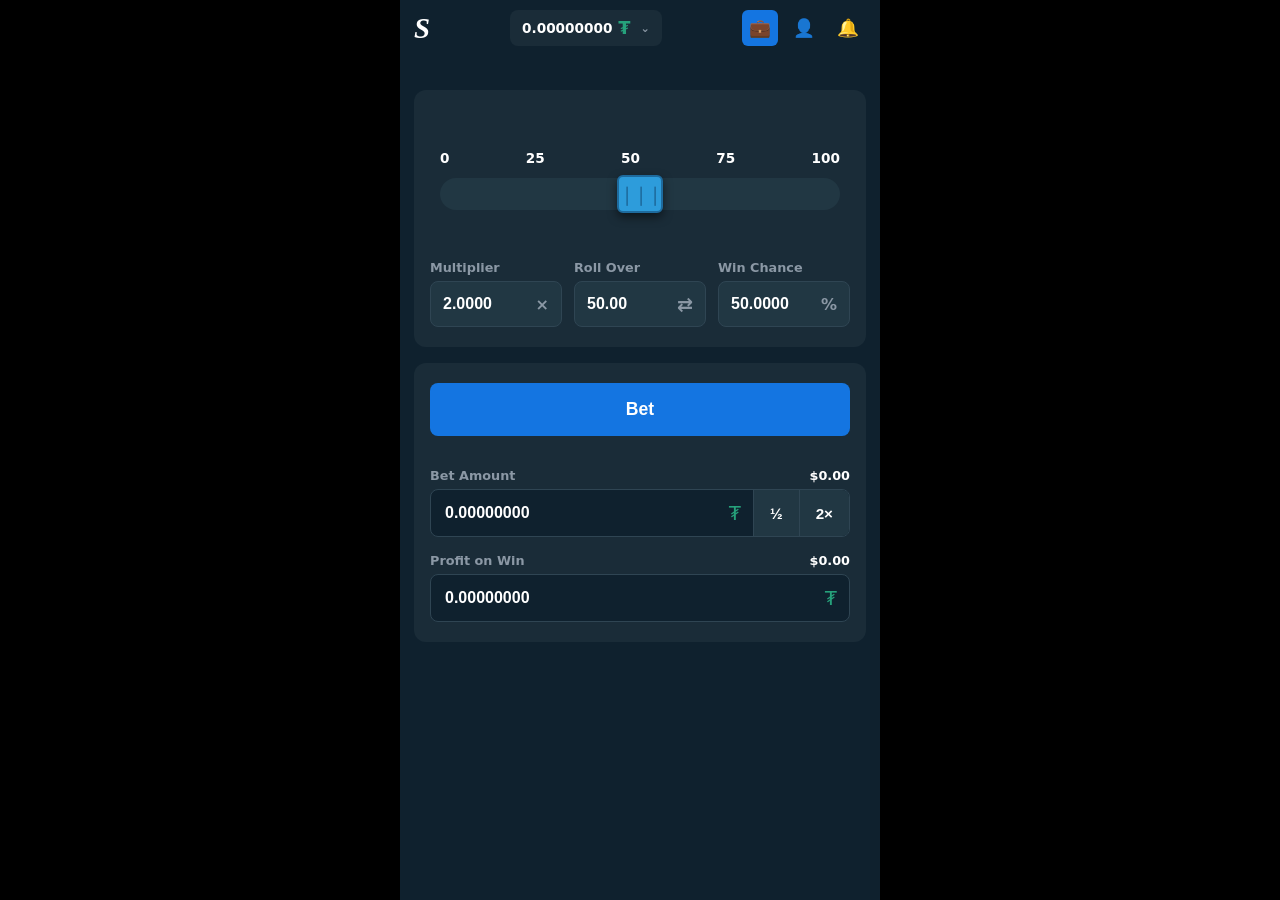
==== commit 1e9e2a12: "Enhance dice game UI and input handling Refactor dice game UI and logic for better usability and cla" ====
--- a/games/dice.html
+++ b/games/dice.html
@@ -6,33 +6,32 @@
 <title>Dice — PlayStake</title>
 <link rel="stylesheet" href="../styles.css" />
 <style>
-  /* App layout overrides for the game page */
   body { background-color: #000; display: flex; justify-content: center; margin: 0; }
   .app-container { max-width: 480px; width: 100%; background: var(--bg); min-height: 100vh; display: flex; flex-direction: column; position: relative; }
   .content-area { padding: 14px; flex: 1; padding-bottom: 90px; }
 
+  /* Top History Bar */
+  .history-bar { display: flex; gap: 8px; margin-bottom: 20px; justify-content: center; }
+  .history-pill {
+    background: var(--panel); color: var(--text); font-weight: 700; font-size: 0.85rem;
+    padding: 8px 16px; border-radius: 20px; min-width: 60px; text-align: center;
+  }
+  .history-pill.high { background: #00e701; color: #000; }
+
   /* Game Panel */
   .game-panel {
-    background: var(--panel);
-    border-radius: 12px;
-    padding: 20px 16px;
-    margin-bottom: 16px;
-    display: flex; flex-direction: column; gap: 30px;
-  }
-
-  /* --- Custom Slider --- */
-  .slider-wrapper {
-    position: relative; padding: 20px 10px;
-  }
-  .slider-labels {
-    display: flex; justify-content: space-between;
-    font-size: 0.85rem; font-weight: 700; color: var(--text); margin-bottom: 12px;
-  }
+    background: var(--panel); border-radius: 12px; padding: 20px 16px;
+    margin-bottom: 16px; display: flex; flex-direction: column; gap: 30px;
+  }
+
+  /* --- Custom Slider with 3D Cube --- */
+  .slider-wrapper { position: relative; padding: 40px 10px 20px 10px; }
+  .slider-labels { display: flex; justify-content: space-between; font-size: 0.85rem; font-weight: 700; color: var(--text); margin-bottom: 12px; }
+  
   .slider-track-container {
     height: 32px; background: var(--panel2); border-radius: 16px;
     position: relative; display: flex; align-items: center;
-    padding: 0 4px; box-sizing: border-box;
-    cursor: pointer;
+    padding: 0 4px; box-sizing: border-box; cursor: pointer;
   }
   .slider-fill {
     position: absolute; top: 8px; bottom: 8px; left: 4px; right: 4px;
@@ -43,28 +42,38 @@
   
   /* The draggable handle */
   .slider-handle {
-    position: absolute;
-    width: 46px; height: 38px; background: #2d9cdb;
+    position: absolute; width: 46px; height: 38px; background: #2d9cdb;
     border-radius: 6px; border: 2px solid #1e6b9e;
     display: flex; align-items: center; justify-content: center;
-    top: -5px; transform: translateX(-50%);
-    z-index: 5; box-shadow: 0 4px 10px rgba(0,0,0,0.5);
-    cursor: grab;
-  }
-  .slider-handle::before {
-    content: "❘❘❘"; color: #1e6b9e; font-size: 1.2rem; letter-spacing: -2px;
-  }
+    top: -3px; transform: translateX(-50%);
+    z-index: 5; box-shadow: 0 4px 10px rgba(0,0,0,0.5); cursor: grab;
+  }
+  .slider-handle::before { content: "❘❘❘"; color: #1e6b9e; font-size: 1.2rem; letter-spacing: -2px; }
   
-  /* Actual input range hidden underneath for interaction */
+  /* The 3D Result Cube */
+  .result-cube {
+    position: absolute; top: -35px; left: 50%; transform: translateX(-50%);
+    width: 60px; height: 60px; background: white;
+    clip-path: polygon(50% 0%, 100% 25%, 100% 75%, 50% 100%, 0% 75%, 0% 25%);
+    display: flex; align-items: center; justify-content: center;
+    font-weight: 900; font-size: 1.1rem; color: #ff3b3b;
+    opacity: 0; pointer-events: none; z-index: 10;
+    transition: opacity 0.2s;
+  }
+  /* Add some shading to make it look like a cube */
+  .result-cube::after {
+    content: ''; position: absolute; top: 0; left: 0; width: 100%; height: 100%;
+    background: linear-gradient(135deg, rgba(0,0,0,0) 50%, rgba(0,0,0,0.1) 50%);
+    clip-path: inherit;
+  }
+
   input[type=range] {
     position: absolute; top: 0; left: 0; width: 100%; height: 100%;
-    opacity: 0; cursor: pointer; z-index: 10; margin: 0;
+    opacity: 0; cursor: pointer; z-index: 15; margin: 0;
   }
 
   /* --- Input Grid --- */
-  .input-grid {
-    display: grid; grid-template-columns: 1fr 1fr 1fr; gap: 12px;
-  }
+  .input-grid { display: grid; grid-template-columns: 1fr 1fr 1fr; gap: 12px; }
   .input-group { display: flex; flex-direction: column; gap: 6px; }
   .input-group label { font-size: 0.8rem; color: var(--muted); font-weight: 600; }
   .input-box {
@@ -111,22 +120,11 @@
   }
   .quick-btns button:hover { background: #2a3f50; }
   .quick-btns button:first-child { border-left: none; }
-
-  /* Result Text */
-  .result-overlay {
-    position: absolute; top: 50%; left: 50%; transform: translate(-50%, -50%);
-    font-size: 3rem; font-weight: 900; text-shadow: 0 4px 12px rgba(0,0,0,0.8);
-    pointer-events: none; z-index: 20; opacity: 0; transition: opacity 0.2s;
-  }
-  .result-overlay.show { opacity: 1; }
-  .result-overlay.win { color: var(--accent); }
-  .result-overlay.loss { color: #ff3b3b; }
 </style>
 </head>
 <body>
 
 <div class="app-container">
-  <!-- Top Header -->
   <header class="topbar">
     <div class="brand" onclick="location.href='../index.html'">S</div>
     <div class="balance-pill" onclick="openDeposit()">
@@ -142,11 +140,13 @@
   </header>
 
   <main class="content-area">
-    <!-- Top Game Area -->
-    <div class="game-panel" style="position: relative;">
-      
-      <div class="result-overlay" id="resultDisplay">50.00</div>
-
+    
+    <!-- History Bar -->
+    <div class="history-bar" id="historyBar">
+      <!-- Filled by JS -->
+    </div>
+
+    <div class="game-panel">
       <div class="slider-wrapper">
         <div class="slider-labels">
           <span>0</span><span>25</span><span>50</span><span>75</span><span>100</span>
@@ -154,11 +154,13 @@
         
         <div class="slider-track-container" id="trackContainer">
           <div class="slider-fill">
-            <div id="fillRed" class="fill-red" style="width: 50.5%;"></div>
-            <div id="fillGreen" class="fill-green" style="width: 49.5%;"></div>
-          </div>
-          <div id="sliderHandle" class="slider-handle" style="left: 50.5%;"></div>
-          <input type="range" id="diceSlider" min="2" max="98" step="0.01" value="50.50" oninput="updateSlider()" />
+            <div id="fillRed" class="fill-red" style="width: 0%;"></div>
+            <div id="fillGreen" class="fill-green" style="width: 0%;"></div>
+          </div>
+          <div id="sliderHandle" class="slider-handle" style="left: 50%;">
+            <div id="resultCube" class="result-cube">50.00</div>
+          </div>
+          <input type="range" id="diceSlider" min="2" max="98" step="0.01" value="50" oninput="updateSliderFromInput()" />
         </div>
       </div>
 
@@ -166,28 +168,27 @@
         <div class="input-group">
           <label>Multiplier</label>
           <div class="input-box">
-            <input type="text" id="multiplierDisplay" value="2.0000" readonly />
+            <input type="number" id="multiplierInput" value="2.0000" step="0.0001" onchange="updateFromMultiplier()" />
             <span>×</span>
           </div>
         </div>
         <div class="input-group">
           <label>Roll Over</label>
-          <div class="input-box" style="cursor: pointer;" onclick="swapMode()">
-            <input type="text" id="rollOverDisplay" value="50.50" readonly style="cursor: pointer;"/>
-            <span class="swap-icon">⇄</span>
+          <div class="input-box" style="cursor: pointer;">
+            <input type="number" id="rollOverInput" value="50.50" step="0.01" onchange="updateFromRollOver()" style="cursor: text;"/>
+            <span class="swap-icon" onclick="swapMode()">⇄</span>
           </div>
         </div>
         <div class="input-group">
           <label>Win Chance</label>
           <div class="input-box">
-            <input type="text" id="winChanceDisplay" value="49.5000" readonly />
+            <input type="number" id="winChanceInput" value="49.5000" step="0.0001" onchange="updateFromWinChance()" />
             <span>%</span>
           </div>
         </div>
       </div>
     </div>
 
-    <!-- Bottom Betting Area -->
     <div class="game-panel" style="gap: 16px;">
       <button id="betBtn" class="bet-btn" onclick="playDice()">Bet</button>
 
@@ -260,133 +261,149 @@
 
 <script src="../app.js"></script>
 <script>
-  let targetValue = 50.50;
+  let isUnder = false; // Default is Roll Over
   let isRolling = false;
   let currentMultiplier = 2.0000;
-  let isUnder = false; // Stake default is usually Roll Over
-
-  // Update slider visuals
-  function updateSlider() {
+  let rollHistory = [99.00, 12.50, 45.20, 88.10, 2.40]; // Default fake history
+
+  // Master function to sync all inputs and visuals
+  function updateUI(source) {
     if (isRolling) return;
     
-    targetValue = parseFloat(document.getElementById('diceSlider').value);
-    
-    // Update UI elements
-    document.getElementById('sliderHandle').style.left = targetValue + '%';
-    document.getElementById('rollOverDisplay').value = targetValue.toFixed(2);
-    
-    // Calculate Red/Green zones
+    let chance, multiplier, rollOver;
+
+    if (source === 'slider') {
+      rollOver = parseFloat(document.getElementById('diceSlider').value);
+    } else if (source === 'multiplier') {
+      multiplier = parseFloat(document.getElementById('multiplierInput').value);
+      chance = 99 / multiplier;
+      rollOver = isUnder ? chance : (100 - chance);
+    } else if (source === 'winChance') {
+      chance = parseFloat(document.getElementById('winChanceInput').value);
+      multiplier = 99 / chance;
+      rollOver = isUnder ? chance : (100 - chance);
+    } else if (source === 'rollOver') {
+      rollOver = parseFloat(document.getElementById('rollOverInput').value);
+      chance = isUnder ? rollOver : (100 - rollOver);
+      multiplier = 99 / chance;
+    } else if (source === 'swap') {
+      // Swapping flips the win condition and inverts the roll value
+      isUnder = !isUnder;
+      rollOver = 100 - parseFloat(document.getElementById('rollOverInput').value);
+      chance = isUnder ? rollOver : (100 - rollOver);
+      multiplier = 99 / chance;
+    }
+
+    // Validation & Clamping
+    if (rollOver < 2) rollOver = 2;
+    if (rollOver > 98) rollOver = 98;
+    if (multiplier > 9900) multiplier = 9900;
+    if (multiplier < 1.0101) multiplier = 1.0101;
+    
+    chance = isUnder ? rollOver : (100 - rollOver);
+
+    // Update DOM
+    document.getElementById('diceSlider').value = rollOver;
+    document.getElementById('sliderHandle').style.left = rollOver + '%';
+    document.getElementById('rollOverInput').value = rollOver.toFixed(2);
+    document.getElementById('winChanceInput').value = chance.toFixed(4);
+    document.getElementById('multiplierInput').value = multiplier.toFixed(4);
+    
+    currentMultiplier = multiplier;
+
+    // Update Red/Green track
     const fillRed = document.getElementById('fillRed');
     const fillGreen = document.getElementById('fillGreen');
     
     if (isUnder) {
       // Under: Green is 0 to target, Red is target to 100
-      fillRed.style.width = (100 - targetValue) + '%';
-      fillGreen.style.width = targetValue + '%';
+      fillRed.style.width = (100 - rollOver) + '%';
+      fillGreen.style.width = rollOver + '%';
+      fillGreen.style.left = '0%';
+      fillRed.style.left = rollOver + '%';
     } else {
       // Over: Red is 0 to target, Green is target to 100
-      fillRed.style.width = targetValue + '%';
-      fillGreen.style.width = (100 - targetValue) + '%';
+      fillRed.style.width = rollOver + '%';
+      fillGreen.style.width = (100 - rollOver) + '%';
+      fillRed.style.left = '0%';
+      fillGreen.style.left = rollOver + '%';
     }
 
-    // Win Chance & Multiplier Math (99% RTP)
-    let winChance = isUnder ? targetValue : (100 - targetValue);
-    currentMultiplier = 99 / winChance;
-    
-    document.getElementById('multiplierDisplay').value = currentMultiplier.toFixed(4);
-    document.getElementById('winChanceDisplay').value = winChance.toFixed(4);
-    
     updateProfit();
   }
 
-  // Swap between Roll Over / Roll Under
-  function swapMode() {
-    if (isRolling) return;
-    isUnder = !isUnder;
-    updateSlider();
-  }
-
-  // Update the "Profit on Win" text dynamically
+  // Listeners mapping to master function
+  function updateSliderFromInput() { updateUI('slider'); }
+  function updateFromMultiplier() { updateUI('multiplier'); }
+  function updateFromWinChance() { updateUI('winChance'); }
+  function updateFromRollOver() { updateUI('rollOver'); }
+  function swapMode() { updateUI('swap'); }
+
   function updateProfit() {
     const bet = parseFloat(document.getElementById('betAmountInput').value) || 0;
-    const profit = bet * currentMultiplier - bet; // Payout minus original bet
-    const potentialPayout = bet * currentMultiplier;
-    
+    const profit = bet * currentMultiplier - bet;
     document.getElementById('profitInput').value = profit > 0 ? profit.toFixed(8) : "0.00000000";
     document.getElementById('betFiatDisplay').textContent = '$' + bet.toFixed(2);
     document.getElementById('profitFiatDisplay').textContent = '$' + (profit > 0 ? profit.toFixed(2) : "0.00");
   }
 
-  // 1/2 and 2x buttons
   function setBet(action) {
     if (isRolling) return;
     const input = document.getElementById('betAmountInput');
     let current = parseFloat(input.value) || 0;
-    
     if (action === 'half') current = current / 2;
     if (action === 'double') current = current * 2;
-    
     if (current > state.balance) current = state.balance;
     if (current < 0) current = 0;
-    
     input.value = current.toFixed(8);
     updateProfit();
   }
 
-  // Main Game Logic
+  // Update the history bar UI
+  function renderHistory() {
+    const bar = document.getElementById('historyBar');
+    bar.innerHTML = rollHistory.map(roll => {
+      // Highlight green if it falls in the win zone
+      const isWin = isUnder ? (roll < parseFloat(document.getElementById('rollOverInput').value)) : (roll > parseFloat(document.getElementById('rollOverInput').value));
+      const colorClass = isWin ? 'high' : '';
+      return `<div class="history-pill ${colorClass}">${roll.toFixed(2)}</div>`;
+    }).join('');
+  }
+
   function playDice() {
     if (isRolling) return;
-
     const betAmt = parseFloat(document.getElementById('betAmountInput').value);
     if (!betAmt || betAmt <= 0) { flash("Invalid bet amount"); return; }
     if (betAmt > state.balance) { flash("Insufficient balance"); return; }
-
-    // Deduct balance
     if (!placeBet('Dice', betAmt)) return;
 
     isRolling = true;
-    const btn = document.getElementById('betBtn');
-    btn.disabled = true;
-    btn.textContent = "Rolling...";
-
-    // Provably Fair logic
-    getSeeds('dice');
-    nextNonce('dice');
-    
-    // Determine Roll
-    const finalRoll = Math.random() * 100;
-    
-    // Slider Animation Logic
+    document.getElementById('betBtn').disabled = true;
+    document.getElementById('betBtn').textContent = "Rolling...";
+    document.getElementById('resultCube').style.opacity = '0'; // Hide old result
+
+    const targetVal = parseFloat(document.getElementById('rollOverInput').value);
+    const finalRoll = Math.random() * 100; // Roll between 0 and 100
+
+    // Animate Slider directly to final roll
     const handle = document.getElementById('sliderHandle');
     const sliderInput = document.getElementById('diceSlider');
-    
-    // Animate to 100, then back to final roll
-    let progress = 0;
-    let animSpeed = 5; // ms per step
-    let animPhase = 1; // 1: fly right, 2: settle left
-    
-    // Hide input during animation
-    sliderInput.style.display = 'none';
-
-    // We temporarily override the UI handle movement without triggering calculation
+    sliderInput.style.display = 'none'; // Hide input during animation
+
+    let currentPos = parseFloat(sliderInput.value);
+    let animSpeed = 15; 
+    
     function animate() {
-      if (animPhase === 1) {
-        progress += 3;
-        if (progress >= 100) { progress = 100; animPhase = 2; }
-        handle.style.left = progress + '%';
+      // Simple easing towards finalRoll
+      const distance = finalRoll - currentPos;
+      if (Math.abs(distance) < 0.1) {
+        currentPos = finalRoll;
+        handle.style.left = currentPos + '%';
+        finishGame(finalRoll, betAmt);
+      } else {
+        currentPos += distance * 0.08; // 8% distance per frame
+        handle.style.left = currentPos + '%';
         setTimeout(animate, animSpeed);
-      } else if (animPhase === 2) {
-        // Drop back to finalRoll
-        const distance = progress - finalRoll;
-        if (distance <= 0.1) {
-          handle.style.left = finalRoll + '%';
-          finishGame(finalRoll, betAmt);
-        } else {
-          // Ease out
-          progress -= Math.max(0.5, distance * 0.1);
-          handle.style.left = progress + '%';
-          setTimeout(animate, animSpeed);
-        }
       }
     }
     
@@ -394,49 +411,44 @@
   }
 
   function finishGame(roll, betAmt) {
-    const resultDisplay = document.getElementById('resultDisplay');
-    const sliderInput = document.getElementById('diceSlider');
-    
-    // Check Win
+    const targetVal = parseFloat(document.getElementById('rollOverInput').value);
     let win = false;
-    if (isUnder) win = roll < targetValue;
-    else win = roll > targetValue;
-
-    // Show Result text
-    resultDisplay.textContent = roll.toFixed(2);
-    resultDisplay.className = 'result-overlay show ' + (win ? 'win' : 'loss');
-    
+    if (isUnder) win = roll < targetVal;
+    else win = roll > targetVal;
+
+    // Show Result on the 3D Cube
+    const cube = document.getElementById('resultCube');
+    cube.textContent = roll.toFixed(2);
+    cube.style.color = win ? '#00e701' : '#ff3b3b';
+    cube.style.opacity = '1';
+
+    // Update History
+    rollHistory.pop();
+    rollHistory.unshift(roll);
+    renderHistory();
+
     // Calculate payout
     const payout = win ? (betAmt * currentMultiplier) : 0;
-    
-    if (win) {
-      state.balance += payout;
-      playSound('win');
-    } else {
-      playSound('lose');
-    }
-
-    // Record stats
+    if (win) { state.balance += payout; playSound('win'); } 
+    else { playSound('lose'); }
+
     recordBet({ game: 'Dice', amount: betAmt, payout: payout, win: win });
 
-    // Reset UI after delay
-    setTimeout(() => {
-      resultDisplay.classList.remove('show');
-      sliderInput.style.display = 'block';
-      document.getElementById('betBtn').disabled = false;
-      document.getElementById('betBtn').textContent = "Bet";
-      isRolling = false;
-      
-      // Force slider to reflect the actual target again
-      updateSlider();
-    }, 1500);
-  }
-
-  // Initialize
+    // Reset UI state (but leave the cube and slider in place)
+    isRolling = false;
+    document.getElementById('betBtn').disabled = false;
+    document.getElementById('betBtn').textContent = "Bet";
+    document.getElementById('diceSlider').style.display = 'block';
+    
+    // Snap slider to the actual result so if they drag it, it moves from there
+    document.getElementById('diceSlider').value = roll;
+    document.getElementById('sliderHandle').style.left = roll + '%';
+  }
+
   document.addEventListener('DOMContentLoaded', () => {
-    // Set initial bet to 0
     document.getElementById('betAmountInput').value = "0.00000000";
-    updateSlider();
+    updateUI('slider'); // Init visuals
+    renderHistory();
   });
 </script>
 </body>
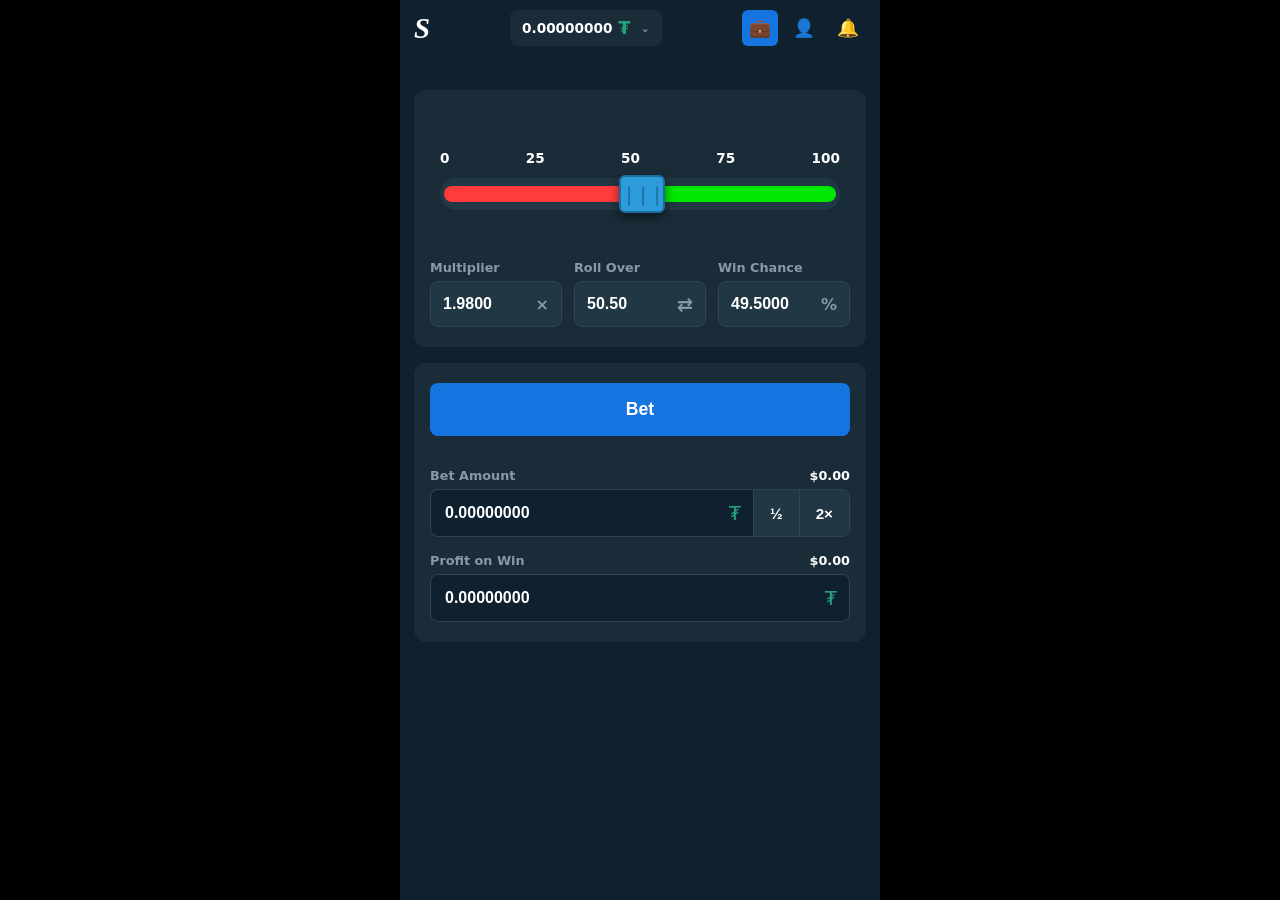
==== commit 66cd4270: "Improve dice game UI and interaction logic Updated styles and JavaScript logic for the dice game. En" ====
--- a/games/dice.html
+++ b/games/dice.html
@@ -6,7 +6,7 @@
 <title>Dice — PlayStake</title>
 <link rel="stylesheet" href="../styles.css" />
 <style>
-  body { background-color: #000; display: flex; justify-content: center; margin: 0; }
+  body { background-color: #000; display: flex; justify-content: center; margin: 0; touch-action: pan-y; }
   .app-container { max-width: 480px; width: 100%; background: var(--bg); min-height: 100vh; display: flex; flex-direction: column; position: relative; }
   .content-area { padding: 14px; flex: 1; padding-bottom: 90px; }
 
@@ -26,19 +26,21 @@
 
   /* --- Custom Slider with 3D Cube --- */
   .slider-wrapper { position: relative; padding: 40px 10px 20px 10px; }
-  .slider-labels { display: flex; justify-content: space-between; font-size: 0.85rem; font-weight: 700; color: var(--text); margin-bottom: 12px; }
+  .slider-labels { display: flex; justify-content: space-between; font-size: 0.85rem; font-weight: 700; color: var(--text); margin-bottom: 12px; pointer-events: none;}
   
   .slider-track-container {
     height: 32px; background: var(--panel2); border-radius: 16px;
     position: relative; display: flex; align-items: center;
     padding: 0 4px; box-sizing: border-box; cursor: pointer;
+    touch-action: none; /* Prevents scrolling while dragging */
   }
   .slider-fill {
     position: absolute; top: 8px; bottom: 8px; left: 4px; right: 4px;
     border-radius: 8px; display: flex; overflow: hidden; pointer-events: none;
   }
-  .fill-red { background: #ff3b3b; height: 100%; transition: width 0.05s linear; }
-  .fill-green { background: #00e701; height: 100%; transition: width 0.05s linear; }
+  /* Removed transitions to make it perfectly sync with the thumb without lag */
+  .fill-red { background: #ff3b3b; height: 100%; position: absolute; left: 0; }
+  .fill-green { background: #00e701; height: 100%; position: absolute; right: 0; }
   
   /* The draggable handle */
   .slider-handle {
@@ -47,8 +49,9 @@
     display: flex; align-items: center; justify-content: center;
     top: -3px; transform: translateX(-50%);
     z-index: 5; box-shadow: 0 4px 10px rgba(0,0,0,0.5); cursor: grab;
-  }
-  .slider-handle::before { content: "❘❘❘"; color: #1e6b9e; font-size: 1.2rem; letter-spacing: -2px; }
+    touch-action: none;
+  }
+  .slider-handle::before { content: "❘❘❘"; color: #1e6b9e; font-size: 1.2rem; letter-spacing: -2px; pointer-events: none;}
   
   /* The 3D Result Cube */
   .result-cube {
@@ -60,16 +63,10 @@
     opacity: 0; pointer-events: none; z-index: 10;
     transition: opacity 0.2s;
   }
-  /* Add some shading to make it look like a cube */
   .result-cube::after {
     content: ''; position: absolute; top: 0; left: 0; width: 100%; height: 100%;
     background: linear-gradient(135deg, rgba(0,0,0,0) 50%, rgba(0,0,0,0.1) 50%);
     clip-path: inherit;
-  }
-
-  input[type=range] {
-    position: absolute; top: 0; left: 0; width: 100%; height: 100%;
-    opacity: 0; cursor: pointer; z-index: 15; margin: 0;
   }
 
   /* --- Input Grid --- */
@@ -84,6 +81,8 @@
   .input-box input {
     background: transparent; border: none; color: white;
     font-size: 1rem; font-weight: 700; width: 100%; outline: none;
+    /* Prevent mobile keyboard zoom */
+    font-size: 16px; 
   }
   .input-box span { color: var(--muted); font-weight: 600; margin-left: 4px; }
   .swap-icon { color: var(--text); cursor: pointer; font-size: 1.2rem; margin-left: 4px; }
@@ -108,7 +107,8 @@
   }
   .main-input-box input {
     flex: 1; background: transparent; border: none; color: white;
-    padding: 0 14px; font-size: 1rem; font-weight: 600; outline: none;
+    padding: 0 14px; font-weight: 600; outline: none;
+    font-size: 16px; /* Prevent mobile zoom */
   }
   .main-input-box .currency-icon { padding: 0 12px; color: #26A17B; font-size: 1.2rem; }
   
@@ -142,9 +142,7 @@
   <main class="content-area">
     
     <!-- History Bar -->
-    <div class="history-bar" id="historyBar">
-      <!-- Filled by JS -->
-    </div>
+    <div class="history-bar" id="historyBar"></div>
 
     <div class="game-panel">
       <div class="slider-wrapper">
@@ -154,13 +152,13 @@
         
         <div class="slider-track-container" id="trackContainer">
           <div class="slider-fill">
-            <div id="fillRed" class="fill-red" style="width: 0%;"></div>
-            <div id="fillGreen" class="fill-green" style="width: 0%;"></div>
-          </div>
-          <div id="sliderHandle" class="slider-handle" style="left: 50%;">
+            <div id="fillRed" class="fill-red" style="width: 50.5%;"></div>
+            <div id="fillGreen" class="fill-green" style="width: 49.5%;"></div>
+          </div>
+          <div id="sliderHandle" class="slider-handle" style="left: 50.5%;">
             <div id="resultCube" class="result-cube">50.00</div>
           </div>
-          <input type="range" id="diceSlider" min="2" max="98" step="0.01" value="50" oninput="updateSliderFromInput()" />
+          <!-- No native input type=range, we handle dragging in JS -->
         </div>
       </div>
 
@@ -168,7 +166,7 @@
         <div class="input-group">
           <label>Multiplier</label>
           <div class="input-box">
-            <input type="number" id="multiplierInput" value="2.0000" step="0.0001" onchange="updateFromMultiplier()" />
+            <input type="number" id="multiplierInput" value="1.9800" step="0.0001" onchange="updateFromMultiplier()" />
             <span>×</span>
           </div>
         </div>
@@ -223,7 +221,7 @@
   </main>
 </div>
 
-<!-- Modals (Same as index) -->
+<!-- Modals -->
 <div class="modal-overlay" id="depositModal">
   <div class="modal">
     <div class="modal-head"><h2>Deposit USDT</h2><button class="close" onclick="closeDeposit()">✕</button></div>
@@ -261,49 +259,55 @@
 
 <script src="../app.js"></script>
 <script>
-  let isUnder = false; // Default is Roll Over
+  let isUnder = false;
   let isRolling = false;
-  let currentMultiplier = 2.0000;
-  let rollHistory = [99.00, 12.50, 45.20, 88.10, 2.40]; // Default fake history
+  let currentMultiplier = 1.9800;
+  let rollHistory = [99.00, 12.50, 45.20, 88.10, 2.40];
+  
+  // Exact limits
+  const MIN_ROLL = 0.01;
+  const MAX_ROLL = 99.99;
 
   // Master function to sync all inputs and visuals
-  function updateUI(source) {
+  function updateUI(source, val = null) {
     if (isRolling) return;
     
     let chance, multiplier, rollOver;
 
+    // 1. Get values based on what changed
     if (source === 'slider') {
-      rollOver = parseFloat(document.getElementById('diceSlider').value);
+      rollOver = val;
     } else if (source === 'multiplier') {
       multiplier = parseFloat(document.getElementById('multiplierInput').value);
+      if (isNaN(multiplier) || multiplier < 1.0101) multiplier = 1.0101;
+      if (multiplier > 9900) multiplier = 9900;
       chance = 99 / multiplier;
       rollOver = isUnder ? chance : (100 - chance);
     } else if (source === 'winChance') {
       chance = parseFloat(document.getElementById('winChanceInput').value);
+      if (isNaN(chance) || chance < 0.01) chance = 0.01;
+      if (chance > 99.99) chance = 99.99;
       multiplier = 99 / chance;
       rollOver = isUnder ? chance : (100 - chance);
     } else if (source === 'rollOver') {
       rollOver = parseFloat(document.getElementById('rollOverInput').value);
+      if (isNaN(rollOver) || rollOver < MIN_ROLL) rollOver = MIN_ROLL;
+      if (rollOver > MAX_ROLL) rollOver = MAX_ROLL;
       chance = isUnder ? rollOver : (100 - rollOver);
       multiplier = 99 / chance;
     } else if (source === 'swap') {
-      // Swapping flips the win condition and inverts the roll value
       isUnder = !isUnder;
       rollOver = 100 - parseFloat(document.getElementById('rollOverInput').value);
       chance = isUnder ? rollOver : (100 - rollOver);
       multiplier = 99 / chance;
     }
 
-    // Validation & Clamping
-    if (rollOver < 2) rollOver = 2;
-    if (rollOver > 98) rollOver = 98;
-    if (multiplier > 9900) multiplier = 9900;
-    if (multiplier < 1.0101) multiplier = 1.0101;
-    
+    // 2. Clamp Roll Over
+    if (rollOver < MIN_ROLL) rollOver = MIN_ROLL;
+    if (rollOver > MAX_ROLL) rollOver = MAX_ROLL;
     chance = isUnder ? rollOver : (100 - rollOver);
 
-    // Update DOM
-    document.getElementById('diceSlider').value = rollOver;
+    // 3. Update DOM
     document.getElementById('sliderHandle').style.left = rollOver + '%';
     document.getElementById('rollOverInput').value = rollOver.toFixed(2);
     document.getElementById('winChanceInput').value = chance.toFixed(4);
@@ -311,29 +315,23 @@
     
     currentMultiplier = multiplier;
 
-    // Update Red/Green track
+    // 4. Update Red/Green track synchronously
     const fillRed = document.getElementById('fillRed');
     const fillGreen = document.getElementById('fillGreen');
     
     if (isUnder) {
-      // Under: Green is 0 to target, Red is target to 100
+      fillGreen.style.width = rollOver + '%';
       fillRed.style.width = (100 - rollOver) + '%';
-      fillGreen.style.width = rollOver + '%';
-      fillGreen.style.left = '0%';
-      fillRed.style.left = rollOver + '%';
     } else {
-      // Over: Red is 0 to target, Green is target to 100
       fillRed.style.width = rollOver + '%';
       fillGreen.style.width = (100 - rollOver) + '%';
-      fillRed.style.left = '0%';
-      fillGreen.style.left = rollOver + '%';
     }
 
     updateProfit();
-  }
-
-  // Listeners mapping to master function
-  function updateSliderFromInput() { updateUI('slider'); }
+    renderHistory();
+  }
+
+  // Text input listeners
   function updateFromMultiplier() { updateUI('multiplier'); }
   function updateFromWinChance() { updateUI('winChance'); }
   function updateFromRollOver() { updateUI('rollOver'); }
@@ -359,17 +357,49 @@
     updateProfit();
   }
 
-  // Update the history bar UI
   function renderHistory() {
     const bar = document.getElementById('historyBar');
+    const targetVal = parseFloat(document.getElementById('rollOverInput').value);
     bar.innerHTML = rollHistory.map(roll => {
-      // Highlight green if it falls in the win zone
-      const isWin = isUnder ? (roll < parseFloat(document.getElementById('rollOverInput').value)) : (roll > parseFloat(document.getElementById('rollOverInput').value));
+      const isWin = isUnder ? (roll < targetVal) : (roll > targetVal);
       const colorClass = isWin ? 'high' : '';
       return `<div class="history-pill ${colorClass}">${roll.toFixed(2)}</div>`;
     }).join('');
   }
 
+  // --- Drag System (No Keyboard) ---
+  const track = document.getElementById('trackContainer');
+  const handle = document.getElementById('sliderHandle');
+  let isDragging = false;
+
+  function handleDrag(e) {
+    if (isRolling || !isDragging) return;
+    e.preventDefault(); // Stop scrolling/keyboard
+    
+    const rect = track.getBoundingClientRect();
+    // Get clientX from mouse or touch
+    const clientX = e.touches ? e.touches[0].clientX : e.clientX;
+    
+    // Calculate percentage
+    let percent = ((clientX - rect.left) / rect.width) * 100;
+    if (percent < MIN_ROLL) percent = MIN_ROLL;
+    if (percent > MAX_ROLL) percent = MAX_ROLL;
+    
+    updateUI('slider', percent);
+  }
+
+  // Mouse Events
+  track.addEventListener('mousedown', (e) => { isDragging = true; handleDrag(e); });
+  window.addEventListener('mousemove', handleDrag);
+  window.addEventListener('mouseup', () => { isDragging = false; });
+
+  // Touch Events
+  track.addEventListener('touchstart', (e) => { isDragging = true; handleDrag(e); }, {passive: false});
+  window.addEventListener('touchmove', handleDrag, {passive: false});
+  window.addEventListener('touchend', () => { isDragging = false; });
+
+
+  // --- Main Game Logic ---
   function playDice() {
     if (isRolling) return;
     const betAmt = parseFloat(document.getElementById('betAmountInput').value);
@@ -380,34 +410,46 @@
     isRolling = true;
     document.getElementById('betBtn').disabled = true;
     document.getElementById('betBtn').textContent = "Rolling...";
-    document.getElementById('resultCube').style.opacity = '0'; // Hide old result
+    document.getElementById('resultCube').style.opacity = '0';
 
     const targetVal = parseFloat(document.getElementById('rollOverInput').value);
-    const finalRoll = Math.random() * 100; // Roll between 0 and 100
-
-    // Animate Slider directly to final roll
-    const handle = document.getElementById('sliderHandle');
-    const sliderInput = document.getElementById('diceSlider');
-    sliderInput.style.display = 'none'; // Hide input during animation
-
-    let currentPos = parseFloat(sliderInput.value);
-    let animSpeed = 15; 
-    
-    function animate() {
-      // Simple easing towards finalRoll
-      const distance = finalRoll - currentPos;
-      if (Math.abs(distance) < 0.1) {
-        currentPos = finalRoll;
-        handle.style.left = currentPos + '%';
+    const finalRoll = Math.random() * 100; 
+    const startPos = parseFloat(document.getElementById('rollOverInput').value);
+    
+    // Smooth ease-out animation
+    const duration = 600; // ms
+    const startTime = performance.now();
+
+    function animate(time) {
+      const elapsed = time - startTime;
+      let progress = elapsed / duration;
+      if (progress > 1) progress = 1;
+      
+      // Ease out cubic: 1 - (1 - x)^3
+      const easeOut = 1 - Math.pow(1 - progress, 3);
+      
+      const currentPos = startPos + (finalRoll - startPos) * easeOut;
+      
+      // Update UI visually without recalculating everything
+      handle.style.left = currentPos + '%';
+      const fillRed = document.getElementById('fillRed');
+      const fillGreen = document.getElementById('fillGreen');
+      if (isUnder) {
+        fillGreen.style.width = currentPos + '%';
+        fillRed.style.width = (100 - currentPos) + '%';
+      } else {
+        fillRed.style.width = currentPos + '%';
+        fillGreen.style.width = (100 - currentPos) + '%';
+      }
+
+      if (progress < 1) {
+        requestAnimationFrame(animate);
+      } else {
         finishGame(finalRoll, betAmt);
-      } else {
-        currentPos += distance * 0.08; // 8% distance per frame
-        handle.style.left = currentPos + '%';
-        setTimeout(animate, animSpeed);
       }
     }
     
-    animate();
+    requestAnimationFrame(animate);
   }
 
   function finishGame(roll, betAmt) {
@@ -416,39 +458,31 @@
     if (isUnder) win = roll < targetVal;
     else win = roll > targetVal;
 
-    // Show Result on the 3D Cube
     const cube = document.getElementById('resultCube');
     cube.textContent = roll.toFixed(2);
     cube.style.color = win ? '#00e701' : '#ff3b3b';
     cube.style.opacity = '1';
 
-    // Update History
     rollHistory.pop();
     rollHistory.unshift(roll);
-    renderHistory();
-
-    // Calculate payout
+    
+    // Put the slider exactly on the roll
+    updateUI('slider', roll);
+
     const payout = win ? (betAmt * currentMultiplier) : 0;
     if (win) { state.balance += payout; playSound('win'); } 
     else { playSound('lose'); }
 
     recordBet({ game: 'Dice', amount: betAmt, payout: payout, win: win });
 
-    // Reset UI state (but leave the cube and slider in place)
     isRolling = false;
     document.getElementById('betBtn').disabled = false;
     document.getElementById('betBtn').textContent = "Bet";
-    document.getElementById('diceSlider').style.display = 'block';
-    
-    // Snap slider to the actual result so if they drag it, it moves from there
-    document.getElementById('diceSlider').value = roll;
-    document.getElementById('sliderHandle').style.left = roll + '%';
   }
 
   document.addEventListener('DOMContentLoaded', () => {
     document.getElementById('betAmountInput').value = "0.00000000";
-    updateUI('slider'); // Init visuals
-    renderHistory();
+    updateUI('slider', 50.50);
   });
 </script>
 </body>
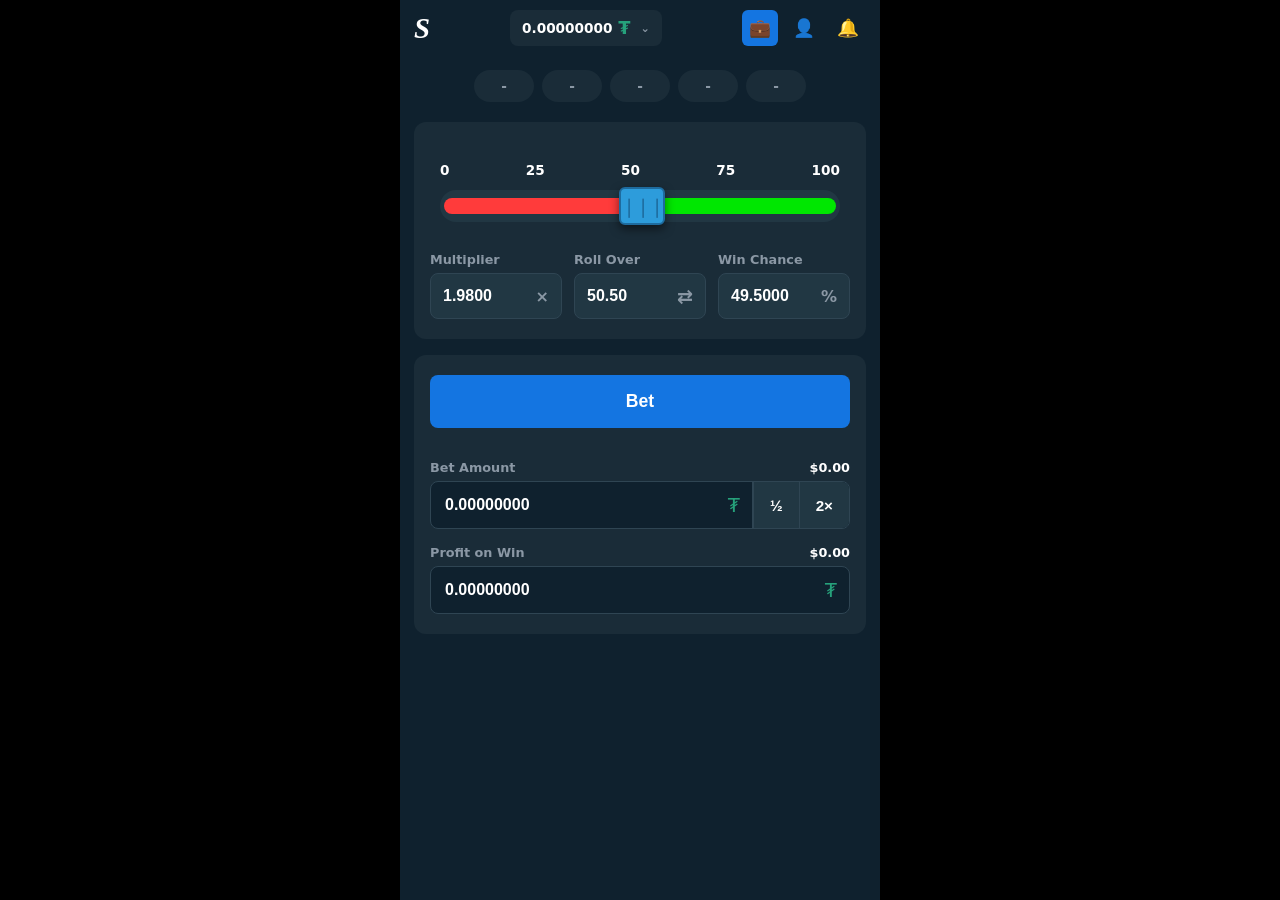
==== commit a2856fbd: "Refactor dice game UI and improve result display Updated styles and functionality for the dice game " ====
--- a/games/dice.html
+++ b/games/dice.html
@@ -6,17 +6,19 @@
 <title>Dice — PlayStake</title>
 <link rel="stylesheet" href="../styles.css" />
 <style>
-  body { background-color: #000; display: flex; justify-content: center; margin: 0; touch-action: pan-y; }
+  body { background-color: #000; display: flex; justify-content: center; margin: 0; touch-action: pan-y; font-family: 'Segoe UI', system-ui, sans-serif; }
   .app-container { max-width: 480px; width: 100%; background: var(--bg); min-height: 100vh; display: flex; flex-direction: column; position: relative; }
   .content-area { padding: 14px; flex: 1; padding-bottom: 90px; }
 
-  /* Top History Bar */
+  /* Top History Bar - Left to Right */
   .history-bar { display: flex; gap: 8px; margin-bottom: 20px; justify-content: center; }
   .history-pill {
     background: var(--panel); color: var(--text); font-weight: 700; font-size: 0.85rem;
     padding: 8px 16px; border-radius: 20px; min-width: 60px; text-align: center;
-  }
-  .history-pill.high { background: #00e701; color: #000; }
+    display: flex; align-items: center; justify-content: center;
+  }
+  .history-pill.win { background: #00e701; color: #000; }
+  .history-pill.loss { background: var(--panel); color: var(--muted); }
 
   /* Game Panel */
   .game-panel {
@@ -24,21 +26,20 @@
     margin-bottom: 16px; display: flex; flex-direction: column; gap: 30px;
   }
 
-  /* --- Custom Slider with 3D Cube --- */
-  .slider-wrapper { position: relative; padding: 40px 10px 20px 10px; }
+  /* --- Custom Slider --- */
+  .slider-wrapper { position: relative; padding: 20px 10px 0 10px; }
   .slider-labels { display: flex; justify-content: space-between; font-size: 0.85rem; font-weight: 700; color: var(--text); margin-bottom: 12px; pointer-events: none;}
   
   .slider-track-container {
     height: 32px; background: var(--panel2); border-radius: 16px;
     position: relative; display: flex; align-items: center;
     padding: 0 4px; box-sizing: border-box; cursor: pointer;
-    touch-action: none; /* Prevents scrolling while dragging */
+    touch-action: none;
   }
   .slider-fill {
     position: absolute; top: 8px; bottom: 8px; left: 4px; right: 4px;
     border-radius: 8px; display: flex; overflow: hidden; pointer-events: none;
   }
-  /* Removed transitions to make it perfectly sync with the thumb without lag */
   .fill-red { background: #ff3b3b; height: 100%; position: absolute; left: 0; }
   .fill-green { background: #00e701; height: 100%; position: absolute; right: 0; }
   
@@ -53,15 +54,15 @@
   }
   .slider-handle::before { content: "❘❘❘"; color: #1e6b9e; font-size: 1.2rem; letter-spacing: -2px; pointer-events: none;}
   
-  /* The 3D Result Cube */
+  /* Floating Result Cube - Shows over the slider */
   .result-cube {
-    position: absolute; top: -35px; left: 50%; transform: translateX(-50%);
-    width: 60px; height: 60px; background: white;
+    position: absolute; top: -50px; left: 50%; transform: translateX(-50%);
+    width: 56px; height: 56px; background: white;
     clip-path: polygon(50% 0%, 100% 25%, 100% 75%, 50% 100%, 0% 75%, 0% 25%);
     display: flex; align-items: center; justify-content: center;
     font-weight: 900; font-size: 1.1rem; color: #ff3b3b;
     opacity: 0; pointer-events: none; z-index: 10;
-    transition: opacity 0.2s;
+    /* Removed transitions so it snaps instantly */
   }
   .result-cube::after {
     content: ''; position: absolute; top: 0; left: 0; width: 100%; height: 100%;
@@ -80,9 +81,7 @@
   }
   .input-box input {
     background: transparent; border: none; color: white;
-    font-size: 1rem; font-weight: 700; width: 100%; outline: none;
-    /* Prevent mobile keyboard zoom */
-    font-size: 16px; 
+    font-size: 16px; font-weight: 700; width: 100%; outline: none;
   }
   .input-box span { color: var(--muted); font-weight: 600; margin-left: 4px; }
   .swap-icon { color: var(--text); cursor: pointer; font-size: 1.2rem; margin-left: 4px; }
@@ -107,8 +106,7 @@
   }
   .main-input-box input {
     flex: 1; background: transparent; border: none; color: white;
-    padding: 0 14px; font-weight: 600; outline: none;
-    font-size: 16px; /* Prevent mobile zoom */
+    padding: 0 14px; font-weight: 600; outline: none; font-size: 16px;
   }
   .main-input-box .currency-icon { padding: 0 12px; color: #26A17B; font-size: 1.2rem; }
   
@@ -118,8 +116,6 @@
     padding: 0 16px; font-weight: 700; cursor: pointer; font-size: 0.95rem;
     border-left: 1px solid var(--border);
   }
-  .quick-btns button:hover { background: #2a3f50; }
-  .quick-btns button:first-child { border-left: none; }
 </style>
 </head>
 <body>
@@ -141,8 +137,14 @@
 
   <main class="content-area">
     
-    <!-- History Bar -->
-    <div class="history-bar" id="historyBar"></div>
+    <!-- History Bar (Left to Right) -->
+    <div class="history-bar" id="historyBar">
+      <div class="history-pill loss">-</div>
+      <div class="history-pill loss">-</div>
+      <div class="history-pill loss">-</div>
+      <div class="history-pill loss">-</div>
+      <div class="history-pill loss">-</div>
+    </div>
 
     <div class="game-panel">
       <div class="slider-wrapper">
@@ -156,9 +158,9 @@
             <div id="fillGreen" class="fill-green" style="width: 49.5%;"></div>
           </div>
           <div id="sliderHandle" class="slider-handle" style="left: 50.5%;">
+            <!-- Result Cube sits here -->
             <div id="resultCube" class="result-cube">50.00</div>
           </div>
-          <!-- No native input type=range, we handle dragging in JS -->
         </div>
       </div>
 
@@ -259,22 +261,22 @@
 
 <script src="../app.js"></script>
 <script>
-  let isUnder = false;
+  let isUnder = false; // Default Roll Over
   let isRolling = false;
   let currentMultiplier = 1.9800;
-  let rollHistory = [99.00, 12.50, 45.20, 88.10, 2.40];
   
-  // Exact limits
+  // History array starts empty
+  let rollHistory = [];
+
+  // Limits
   const MIN_ROLL = 0.01;
   const MAX_ROLL = 99.99;
 
-  // Master function to sync all inputs and visuals
   function updateUI(source, val = null) {
     if (isRolling) return;
     
     let chance, multiplier, rollOver;
 
-    // 1. Get values based on what changed
     if (source === 'slider') {
       rollOver = val;
     } else if (source === 'multiplier') {
@@ -302,12 +304,11 @@
       multiplier = 99 / chance;
     }
 
-    // 2. Clamp Roll Over
     if (rollOver < MIN_ROLL) rollOver = MIN_ROLL;
     if (rollOver > MAX_ROLL) rollOver = MAX_ROLL;
     chance = isUnder ? rollOver : (100 - rollOver);
 
-    // 3. Update DOM
+    // Update DOM
     document.getElementById('sliderHandle').style.left = rollOver + '%';
     document.getElementById('rollOverInput').value = rollOver.toFixed(2);
     document.getElementById('winChanceInput').value = chance.toFixed(4);
@@ -315,7 +316,7 @@
     
     currentMultiplier = multiplier;
 
-    // 4. Update Red/Green track synchronously
+    // Update Colors
     const fillRed = document.getElementById('fillRed');
     const fillGreen = document.getElementById('fillGreen');
     
@@ -331,7 +332,6 @@
     renderHistory();
   }
 
-  // Text input listeners
   function updateFromMultiplier() { updateUI('multiplier'); }
   function updateFromWinChance() { updateUI('winChance'); }
   function updateFromRollOver() { updateUI('rollOver'); }
@@ -360,40 +360,45 @@
   function renderHistory() {
     const bar = document.getElementById('historyBar');
     const targetVal = parseFloat(document.getElementById('rollOverInput').value);
-    bar.innerHTML = rollHistory.map(roll => {
-      const isWin = isUnder ? (roll < targetVal) : (roll > targetVal);
-      const colorClass = isWin ? 'high' : '';
-      return `<div class="history-pill ${colorClass}">${roll.toFixed(2)}</div>`;
-    }).join('');
-  }
-
-  // --- Drag System (No Keyboard) ---
+    
+    // Fill missing slots with "-"
+    let html = '';
+    for(let i = 0; i < 5; i++) {
+      if (i < rollHistory.length) {
+        const roll = rollHistory[i];
+        const isWin = isUnder ? (roll < targetVal) : (roll > targetVal);
+        const colorClass = isWin ? 'win' : 'loss';
+        html += `<div class="history-pill ${colorClass}">${roll.toFixed(2)}</div>`;
+      } else {
+        html += `<div class="history-pill loss">-</div>`;
+      }
+    }
+    bar.innerHTML = html;
+  }
+
+  // --- Drag System ---
   const track = document.getElementById('trackContainer');
   const handle = document.getElementById('sliderHandle');
   let isDragging = false;
 
   function handleDrag(e) {
     if (isRolling || !isDragging) return;
-    e.preventDefault(); // Stop scrolling/keyboard
+    e.preventDefault(); 
     
     const rect = track.getBoundingClientRect();
-    // Get clientX from mouse or touch
     const clientX = e.touches ? e.touches[0].clientX : e.clientX;
-    
-    // Calculate percentage
     let percent = ((clientX - rect.left) / rect.width) * 100;
+    
     if (percent < MIN_ROLL) percent = MIN_ROLL;
     if (percent > MAX_ROLL) percent = MAX_ROLL;
     
     updateUI('slider', percent);
   }
 
-  // Mouse Events
   track.addEventListener('mousedown', (e) => { isDragging = true; handleDrag(e); });
   window.addEventListener('mousemove', handleDrag);
   window.addEventListener('mouseup', () => { isDragging = false; });
 
-  // Touch Events
   track.addEventListener('touchstart', (e) => { isDragging = true; handleDrag(e); }, {passive: false});
   window.addEventListener('touchmove', handleDrag, {passive: false});
   window.addEventListener('touchend', () => { isDragging = false; });
@@ -410,13 +415,18 @@
     isRolling = true;
     document.getElementById('betBtn').disabled = true;
     document.getElementById('betBtn').textContent = "Rolling...";
-    document.getElementById('resultCube').style.opacity = '0';
+    
+    const cube = document.getElementById('resultCube');
+    cube.style.opacity = '0'; // Hide old result
 
     const targetVal = parseFloat(document.getElementById('rollOverInput').value);
     const finalRoll = Math.random() * 100; 
-    const startPos = parseFloat(document.getElementById('rollOverInput').value);
-    
-    // Smooth ease-out animation
+
+    // Stake Animation: The cube slides across the screen, NOT the slider.
+    // It starts at the slider's position and moves to the result.
+    const startX = parseFloat(document.getElementById('rollOverInput').value);
+    
+    // We animate the cube's position from startX to finalRoll
     const duration = 600; // ms
     const startTime = performance.now();
 
@@ -425,22 +435,15 @@
       let progress = elapsed / duration;
       if (progress > 1) progress = 1;
       
-      // Ease out cubic: 1 - (1 - x)^3
+      // Ease out cubic
       const easeOut = 1 - Math.pow(1 - progress, 3);
       
-      const currentPos = startPos + (finalRoll - startPos) * easeOut;
+      // Calculate cube position
+      const currentX = startX + (finalRoll - startX) * easeOut;
       
-      // Update UI visually without recalculating everything
-      handle.style.left = currentPos + '%';
-      const fillRed = document.getElementById('fillRed');
-      const fillGreen = document.getElementById('fillGreen');
-      if (isUnder) {
-        fillGreen.style.width = currentPos + '%';
-        fillRed.style.width = (100 - currentPos) + '%';
-      } else {
-        fillRed.style.width = currentPos + '%';
-        fillGreen.style.width = (100 - currentPos) + '%';
-      }
+      // Move the cube across the screen
+      cube.style.left = currentX + '%';
+      cube.style.opacity = '1';
 
       if (progress < 1) {
         requestAnimationFrame(animate);
@@ -458,17 +461,33 @@
     if (isUnder) win = roll < targetVal;
     else win = roll > targetVal;
 
+    // Keep cube visible
     const cube = document.getElementById('resultCube');
     cube.textContent = roll.toFixed(2);
     cube.style.color = win ? '#00e701' : '#ff3b3b';
     cube.style.opacity = '1';
-
-    rollHistory.pop();
+    cube.style.left = roll + '%'; // Snap to exact result
+
+    // Add to history (Unshift adds to the beginning of the array)
     rollHistory.unshift(roll);
-    
-    // Put the slider exactly on the roll
-    updateUI('slider', roll);
-
+    if (rollHistory.length > 5) rollHistory.pop(); // Keep max 5 items
+    
+    // Re-render history without changing slider position
+    const bar = document.getElementById('historyBar');
+    let html = '';
+    for(let i = 0; i < 5; i++) {
+      if (i < rollHistory.length) {
+        const hRoll = rollHistory[i];
+        const isWin = isUnder ? (hRoll < targetVal) : (hRoll > targetVal);
+        const colorClass = isWin ? 'win' : 'loss';
+        html += `<div class="history-pill ${colorClass}">${hRoll.toFixed(2)}</div>`;
+      } else {
+        html += `<div class="history-pill loss">-</div>`;
+      }
+    }
+    bar.innerHTML = html;
+
+    // Payout
     const payout = win ? (betAmt * currentMultiplier) : 0;
     if (win) { state.balance += payout; playSound('win'); } 
     else { playSound('lose'); }
@@ -482,6 +501,7 @@
 
   document.addEventListener('DOMContentLoaded', () => {
     document.getElementById('betAmountInput').value = "0.00000000";
+    // Initialize at 50.50
     updateUI('slider', 50.50);
   });
 </script>
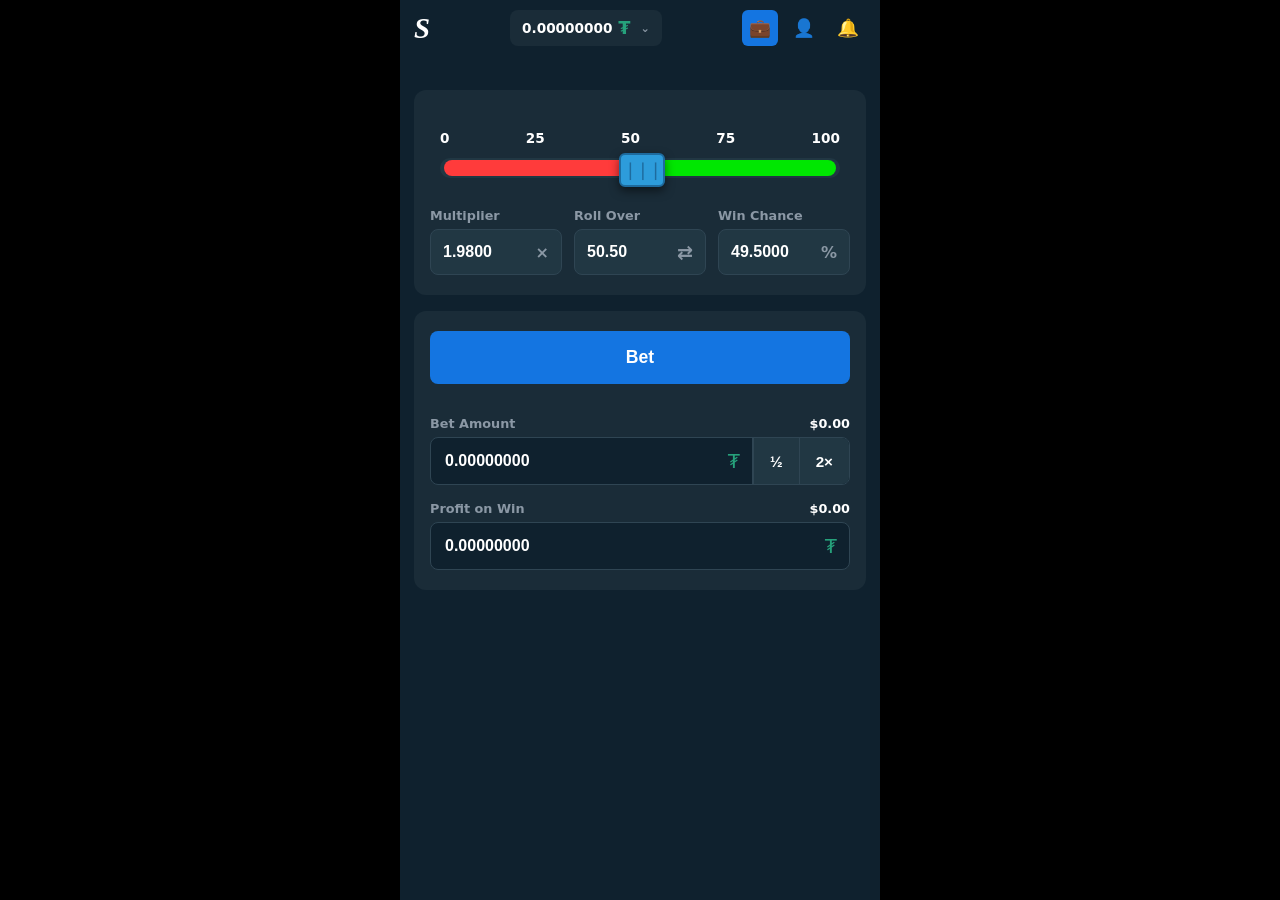
==== commit 30584b72: "Refactor history bar and slider styles" ====
--- a/games/dice.html
+++ b/games/dice.html
@@ -10,15 +10,16 @@
   .app-container { max-width: 480px; width: 100%; background: var(--bg); min-height: 100vh; display: flex; flex-direction: column; position: relative; }
   .content-area { padding: 14px; flex: 1; padding-bottom: 90px; }
 
-  /* Top History Bar - Left to Right */
-  .history-bar { display: flex; gap: 8px; margin-bottom: 20px; justify-content: center; }
+  /* History Bar - Populates from Right to Left */
+  .history-bar { display: flex; gap: 8px; margin-bottom: 20px; justify-content: flex-end; overflow: hidden; }
   .history-pill {
     background: var(--panel); color: var(--text); font-weight: 700; font-size: 0.85rem;
     padding: 8px 16px; border-radius: 20px; min-width: 60px; text-align: center;
     display: flex; align-items: center; justify-content: center;
+    flex-shrink: 0;
   }
   .history-pill.win { background: #00e701; color: #000; }
-  .history-pill.loss { background: var(--panel); color: var(--muted); }
+  .history-pill.loss { background: var(--panel2); color: var(--muted); }
 
   /* Game Panel */
   .game-panel {
@@ -26,43 +27,46 @@
     margin-bottom: 16px; display: flex; flex-direction: column; gap: 30px;
   }
 
-  /* --- Custom Slider --- */
+  /* --- Custom Slider (Thinner) --- */
   .slider-wrapper { position: relative; padding: 20px 10px 0 10px; }
   .slider-labels { display: flex; justify-content: space-between; font-size: 0.85rem; font-weight: 700; color: var(--text); margin-bottom: 12px; pointer-events: none;}
   
   .slider-track-container {
-    height: 32px; background: var(--panel2); border-radius: 16px;
+    height: 20px; /* Thinner track */
+    background: var(--panel2); border-radius: 10px;
     position: relative; display: flex; align-items: center;
     padding: 0 4px; box-sizing: border-box; cursor: pointer;
     touch-action: none;
   }
+  
+  /* The red and green fill zones */
   .slider-fill {
-    position: absolute; top: 8px; bottom: 8px; left: 4px; right: 4px;
-    border-radius: 8px; display: flex; overflow: hidden; pointer-events: none;
+    position: absolute; top: 2px; bottom: 2px; border-radius: 8px;
+    display: flex; overflow: hidden; pointer-events: none;
+    left: 4px; right: 4px;
   }
   .fill-red { background: #ff3b3b; height: 100%; position: absolute; left: 0; }
   .fill-green { background: #00e701; height: 100%; position: absolute; right: 0; }
   
   /* The draggable handle */
   .slider-handle {
-    position: absolute; width: 46px; height: 38px; background: #2d9cdb;
+    position: absolute; width: 46px; height: 34px; background: #2d9cdb;
     border-radius: 6px; border: 2px solid #1e6b9e;
     display: flex; align-items: center; justify-content: center;
-    top: -3px; transform: translateX(-50%);
+    top: -5px; transform: translateX(-50%);
     z-index: 5; box-shadow: 0 4px 10px rgba(0,0,0,0.5); cursor: grab;
     touch-action: none;
   }
-  .slider-handle::before { content: "❘❘❘"; color: #1e6b9e; font-size: 1.2rem; letter-spacing: -2px; pointer-events: none;}
-  
-  /* Floating Result Cube - Shows over the slider */
+  .slider-handle::before { content: "❘❘❘"; color: #1e6b9e; font-size: 1.1rem; letter-spacing: -2px; pointer-events: none;}
+  
+  /* Floating Result Cube */
   .result-cube {
-    position: absolute; top: -50px; left: 50%; transform: translateX(-50%);
-    width: 56px; height: 56px; background: white;
+    position: absolute; top: -45px; left: 50%; transform: translateX(-50%);
+    width: 50px; height: 50px; background: white;
     clip-path: polygon(50% 0%, 100% 25%, 100% 75%, 50% 100%, 0% 75%, 0% 25%);
     display: flex; align-items: center; justify-content: center;
-    font-weight: 900; font-size: 1.1rem; color: #ff3b3b;
+    font-weight: 900; font-size: 1rem; color: #ff3b3b;
     opacity: 0; pointer-events: none; z-index: 10;
-    /* Removed transitions so it snaps instantly */
   }
   .result-cube::after {
     content: ''; position: absolute; top: 0; left: 0; width: 100%; height: 100%;
@@ -137,14 +141,8 @@
 
   <main class="content-area">
     
-    <!-- History Bar (Left to Right) -->
-    <div class="history-bar" id="historyBar">
-      <div class="history-pill loss">-</div>
-      <div class="history-pill loss">-</div>
-      <div class="history-pill loss">-</div>
-      <div class="history-pill loss">-</div>
-      <div class="history-pill loss">-</div>
-    </div>
+    <!-- History Bar -->
+    <div class="history-bar" id="historyBar"></div>
 
     <div class="game-panel">
       <div class="slider-wrapper">
@@ -158,7 +156,6 @@
             <div id="fillGreen" class="fill-green" style="width: 49.5%;"></div>
           </div>
           <div id="sliderHandle" class="slider-handle" style="left: 50.5%;">
-            <!-- Result Cube sits here -->
             <div id="resultCube" class="result-cube">50.00</div>
           </div>
         </div>
@@ -261,14 +258,11 @@
 
 <script src="../app.js"></script>
 <script>
-  let isUnder = false; // Default Roll Over
+  let isUnder = false; 
   let isRolling = false;
   let currentMultiplier = 1.9800;
-  
-  // History array starts empty
   let rollHistory = [];
 
-  // Limits
   const MIN_ROLL = 0.01;
   const MAX_ROLL = 99.99;
 
@@ -316,16 +310,27 @@
     
     currentMultiplier = multiplier;
 
-    // Update Colors
+    // Instantly sync the red/green bars
     const fillRed = document.getElementById('fillRed');
     const fillGreen = document.getElementById('fillGreen');
     
+    // We swap the widths and the left/right anchoring to ensure it snaps cleanly
     if (isUnder) {
       fillGreen.style.width = rollOver + '%';
+      fillGreen.style.left = '0%';
+      fillGreen.style.right = 'auto';
+      
       fillRed.style.width = (100 - rollOver) + '%';
+      fillRed.style.left = rollOver + '%';
+      fillRed.style.right = 'auto';
     } else {
       fillRed.style.width = rollOver + '%';
+      fillRed.style.left = '0%';
+      fillRed.style.right = 'auto';
+      
       fillGreen.style.width = (100 - rollOver) + '%';
+      fillGreen.style.left = rollOver + '%';
+      fillGreen.style.right = 'auto';
     }
 
     updateProfit();
@@ -361,9 +366,9 @@
     const bar = document.getElementById('historyBar');
     const targetVal = parseFloat(document.getElementById('rollOverInput').value);
     
-    // Fill missing slots with "-"
     let html = '';
-    for(let i = 0; i < 5; i++) {
+    // Reversing the loop to render from right to left visually
+    for(let i = 4; i >= 0; i--) {
       if (i < rollHistory.length) {
         const roll = rollHistory[i];
         const isWin = isUnder ? (roll < targetVal) : (roll > targetVal);
@@ -417,17 +422,14 @@
     document.getElementById('betBtn').textContent = "Rolling...";
     
     const cube = document.getElementById('resultCube');
-    cube.style.opacity = '0'; // Hide old result
+    cube.style.opacity = '0'; 
 
     const targetVal = parseFloat(document.getElementById('rollOverInput').value);
     const finalRoll = Math.random() * 100; 
 
-    // Stake Animation: The cube slides across the screen, NOT the slider.
-    // It starts at the slider's position and moves to the result.
-    const startX = parseFloat(document.getElementById('rollOverInput').value);
-    
-    // We animate the cube's position from startX to finalRoll
-    const duration = 600; // ms
+    // Start animation FROM the current handle position
+    const startX = targetVal; 
+    const duration = 600; 
     const startTime = performance.now();
 
     function animate(time) {
@@ -438,10 +440,9 @@
       // Ease out cubic
       const easeOut = 1 - Math.pow(1 - progress, 3);
       
-      // Calculate cube position
+      // Calculate cube position sliding from handle to result
       const currentX = startX + (finalRoll - startX) * easeOut;
       
-      // Move the cube across the screen
       cube.style.left = currentX + '%';
       cube.style.opacity = '1';
 
@@ -461,31 +462,19 @@
     if (isUnder) win = roll < targetVal;
     else win = roll > targetVal;
 
-    // Keep cube visible
+    // Cube snaps to the final roll position
     const cube = document.getElementById('resultCube');
     cube.textContent = roll.toFixed(2);
     cube.style.color = win ? '#00e701' : '#ff3b3b';
+    cube.style.left = roll + '%'; 
     cube.style.opacity = '1';
-    cube.style.left = roll + '%'; // Snap to exact result
-
-    // Add to history (Unshift adds to the beginning of the array)
+
+    // Add to history (unshift puts the newest one at index 0)
     rollHistory.unshift(roll);
-    if (rollHistory.length > 5) rollHistory.pop(); // Keep max 5 items
-    
-    // Re-render history without changing slider position
-    const bar = document.getElementById('historyBar');
-    let html = '';
-    for(let i = 0; i < 5; i++) {
-      if (i < rollHistory.length) {
-        const hRoll = rollHistory[i];
-        const isWin = isUnder ? (hRoll < targetVal) : (hRoll > targetVal);
-        const colorClass = isWin ? 'win' : 'loss';
-        html += `<div class="history-pill ${colorClass}">${hRoll.toFixed(2)}</div>`;
-      } else {
-        html += `<div class="history-pill loss">-</div>`;
-      }
-    }
-    bar.innerHTML = html;
+    if (rollHistory.length > 5) rollHistory.pop(); 
+    
+    // Render history (newest is at index 0, so our reversed loop puts it on the right)
+    renderHistory();
 
     // Payout
     const payout = win ? (betAmt * currentMultiplier) : 0;
